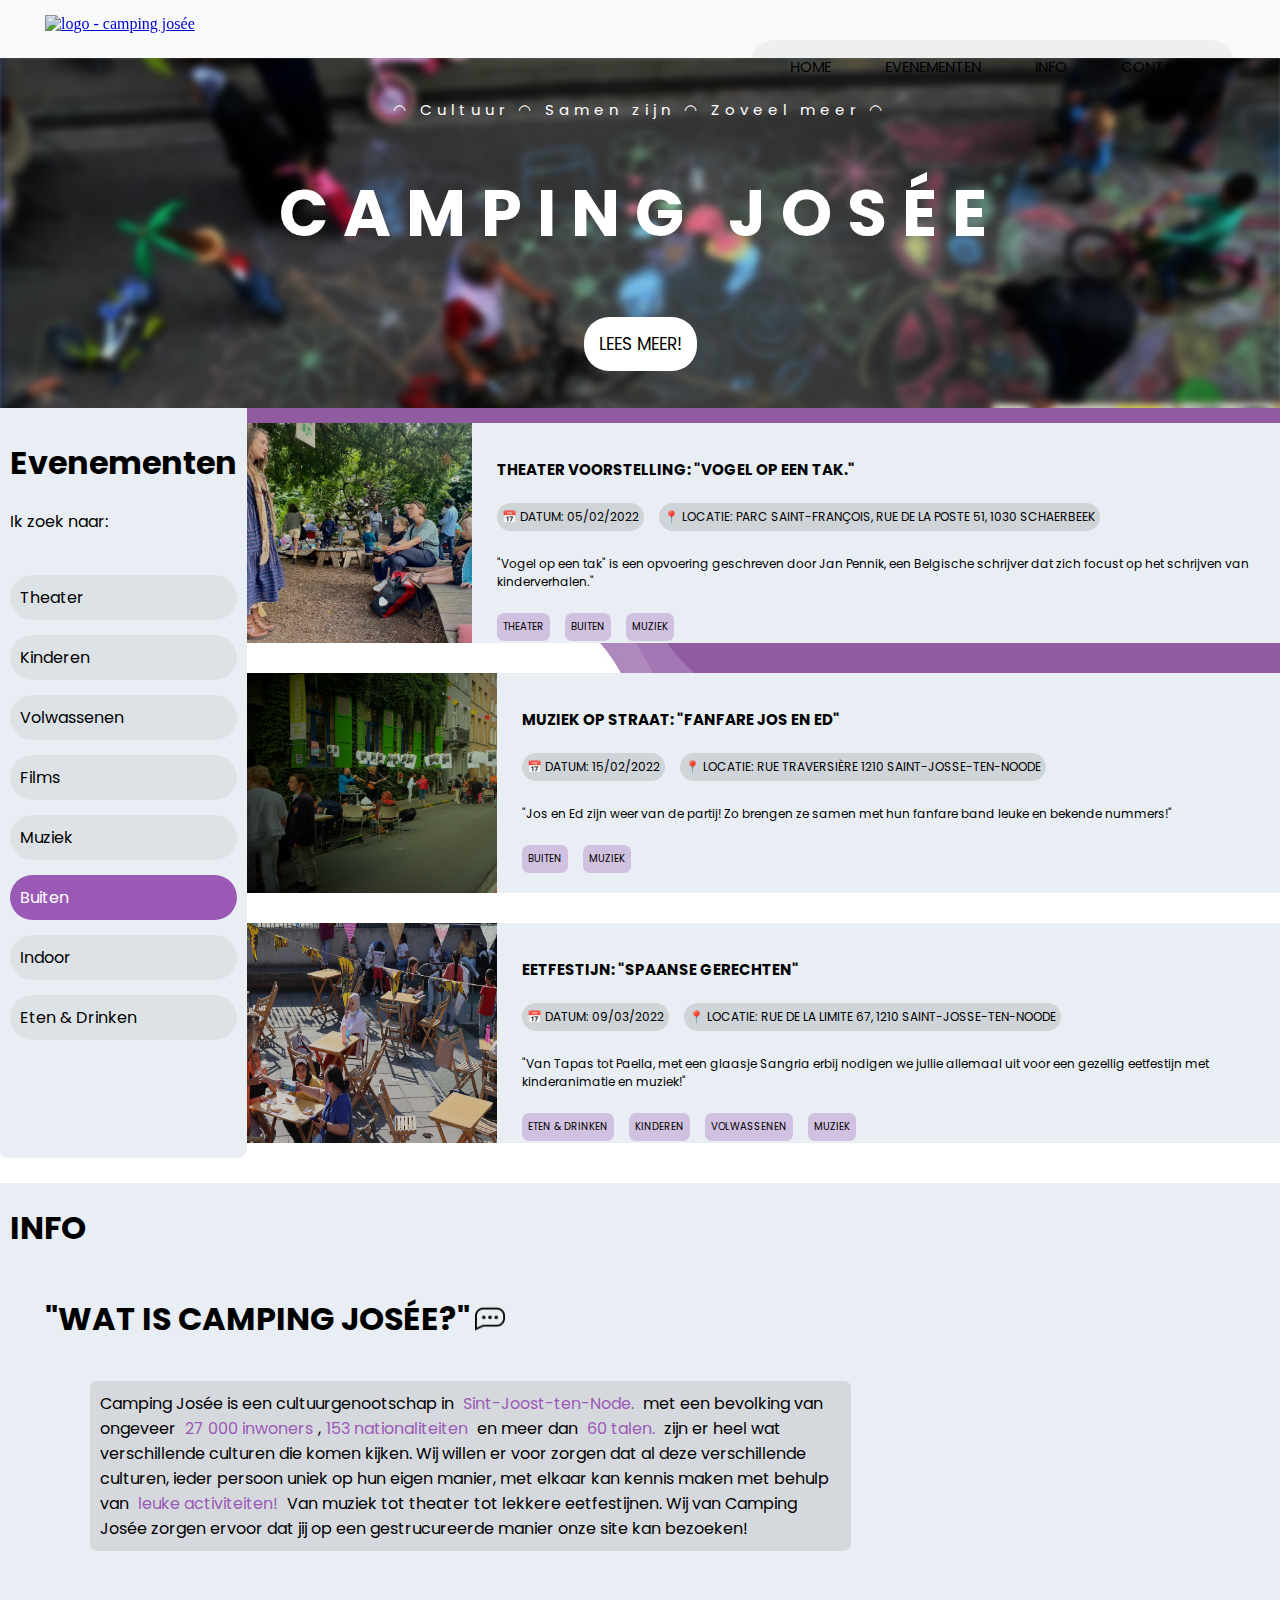
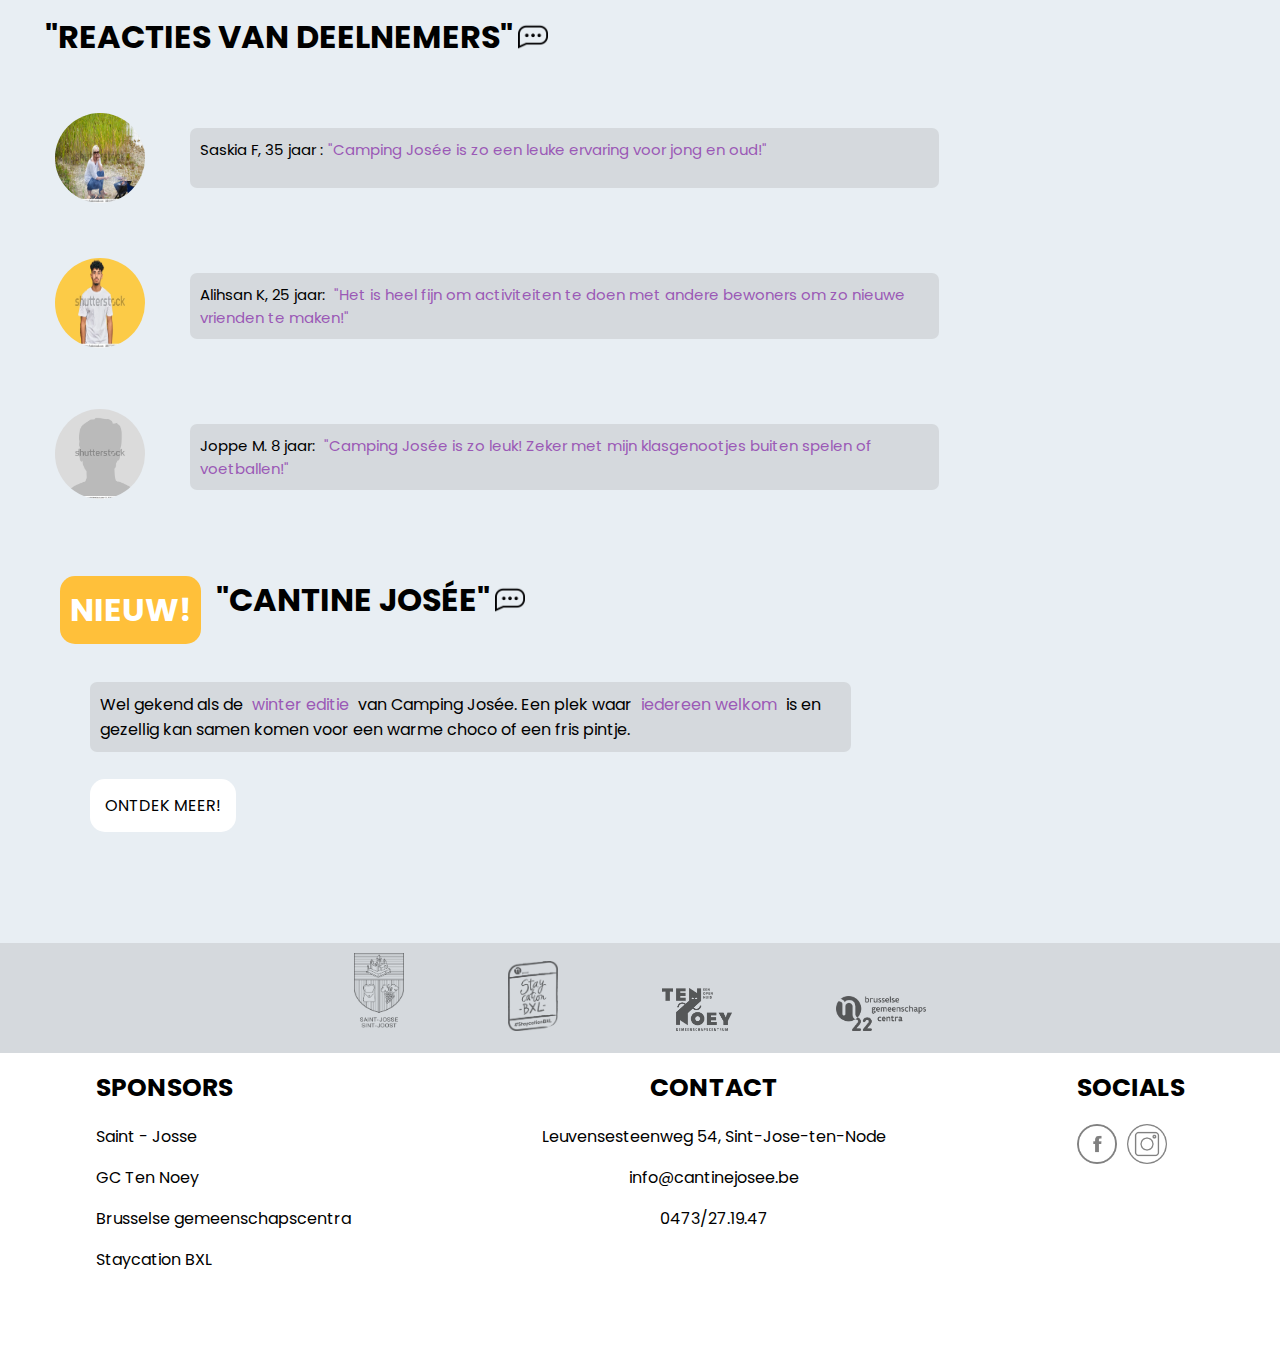
==== buiten.html @ c9c025d7 "PUSH2" ====
<!DOCTYPE html>
<html lang="en">

<head>
    <meta charset="UTF-8">
    <meta http-equiv="X-UA-Compatible" content="IE=edge">
    <meta name="viewport" content="width=device-width, initial-scale=1.0">
    <link rel="stylesheet" href="css/styles.css">
    <script src="scripts/script.js"></script>
    <title>Document</title>
</head>

<body>
    <div class="content_site">
        <div class="topnav">
            <a href="index.html"><img src="images/Logo_Camping_Josee.png" alt="logo - camping josée"></a>
            <div class="topnav_right">
                <a href="#index.html">home</a>
                <a href="#events">evenementen</a>
                <a href="#info">info</a>
                <a href="contact.html">contact</a>
            </div>
        </div>
        <div class="headerimg">
            <div class="headertext">
                <div class="header_spacer"></div>
                <p>◠ Cultuur ◠ Samen zijn ◠ Zoveel meer ◠</p>
                <h1>camping josée</h1>
                <div class="header_spacer"></div>
                <div class="button_header">
                    <a href="#info">lees meer!</a>
                </div>
            </div>
        </div>
        <div id="events"></div>
        <div class="events_area">
            <div class="eventsearch_area">
                <h1>Evenementen</h1>
                <p>Ik zoek naar:</p>
                <div class="header_spacer"></div>
                <div class="search_buttons">
                    <a href="theater.html">Theater</a>
                    <a href="kinderen.html">Kinderen</a>
                    <a href="volwassenen.html">Volwassenen</a>
                    <a href="films.html">Films</a>
                    <a href="muziek.html">Muziek</a>
                    <a href="buiten.html" id="active">Buiten</a>
                    <a href="indoor.html">Indoor</a>
                    <a href="eten.html">Eten & Drinken</a>
                </div>
            </div>
            <div class="card_position">
                <div class="event_card">
                    <img class="imagecard1" src="images/foto 2.jpg" alt="event_theater_buiten">
                    <div class="eventtext">
                        <div class="header_spacer"></div>
                        <h1>Theater voorstelling: "Vogel op een tak."</h1>
                        <div class="data_event">
                            <p>📅 Datum: 05/02/2022</p>
                            <p>📍 Locatie: Parc Saint-François, Rue de la Poste 51, 1030 Schaerbeek</p>
                        </div>
                        <p class="maxpwidth">"Vogel op een tak" is een opvoering geschreven door
                            Jan Pennik, een Belgische schrijver dat zich focust
                            op het schrijven van kinderverhalen."</p>
                        <div class="tags_event">
                            <p>theater</p>
                            <p>buiten</p>
                            <p>muziek</p>
                        </div>
                    </div>
                </div>

                <div class="event_card">
                    <img src="images/foto 8.jpg" alt="event_theater_buiten">
                    <div class="eventtext">
                        <div class="header_spacer"></div>
                        <h1>Muziek op straat: "Fanfare Jos en Ed"</h1>
                        <div class="data_event">
                            <p>📅 Datum: 15/02/2022</p>
                            <p>📍 Locatie:
                                Rue Traversière 1210 Saint-Josse-ten-Noode </p>
                        </div>
                        <p class="maxpwidth">"Jos en Ed zijn weer van de partij!
                            Zo brengen ze samen met hun fanfare band
                            leuke en bekende nummers!"</p>
                        <div class="tags_event">
                            <p>buiten</p>
                            <p>muziek</p>
                        </div>
                    </div>
                </div>

                <div class="event_card">
                    <img src="images/foto 10.jpg" alt="event_theater_buiten">
                    <div class="eventtext">
                        <div class="header_spacer"></div>
                        <h1>Eetfestijn: "Spaanse Gerechten"</h1>
                        <div class="data_event">
                            <p>📅 Datum: 09/03/2022</p>
                            <p>📍 Locatie: Rue de la Limite 67, 1210 Saint-Josse-ten-Noode</p>
                        </div>
                        <p class="maxpwidth">"Van Tapas tot Paella, met een glaasje Sangria erbij nodigen
                            we jullie allemaal uit voor een gezellig eetfestijn met
                            kinderanimatie en muziek!"</p>
                        <div class="tags_event">
                            <p>eten & drinken</p>
                            <p>kinderen</p>
                            <p>volwassenen</p>
                            <p>muziek</p>
                        </div>
                    </div>
                </div>
            </div>
        </div>
        <div class="header_spacer"></div>
        <div id="info"></div>
        <div class="more_area">
            <h1 class="h1_more">Info</h1>
            <div class="more_card">
                <div class="morecard_info">
                    <div class="positioner_morecard">
                        <h1>"Wat is Camping Josée?"</h1>
                        <img src="images/ico/ico_comment.png" alt="comment icon">
                    </div>
                    <p>Camping Josée is een cultuurgenootschap in <a href="">Sint-Joost-ten-Node.</a>
                        met een bevolking van ongeveer <a href="">27 000 inwoners</a>,<a href="">153
                            nationaliteiten</a> en meer dan <a href="">60 talen.</a>
                        zijn er heel wat verschillende culturen die komen kijken.

                        Wij willen er voor zorgen dat al deze verschillende culturen,
                        ieder persoon uniek op hun eigen manier, met elkaar kan kennis
                        maken met behulp van <a href="">leuke activiteiten!</a>

                        Van muziek tot theater tot lekkere eetfestijnen.
                        Wij van Camping Josée zorgen ervoor dat jij op een
                        gestrucureerde manier onze site kan bezoeken!
                    </p>
                </div>
            </div>
            <div class="header_spacer"></div>
            <div class="more_card">
                <div class="morecard_info">
                    <div class="positioner_morecard">
                        <h1>"Reacties van deelnemers"</h1>
                        <img src="images/ico/ico_comment.png" alt="comment icon">
                    </div>
                    <div class="profile_area">
                        <img src="images/stockphoto_acc/02082017-riga-latvia-handsome-female-600w-1614384241.webp"
                            alt="">
                        <p class="profile_comment"> Saskia F, 35 jaar :<a href="">"Camping Josée is zo een leuke
                                ervaring voor jong en oud!"</a></p>
                    </div>
                    <div class="profile_area">
                        <img src="images/stockphoto_acc/young-arab-man-wearing-casual-600w-1897755904.webp" alt="">
                        <p class="profile_comment">Alihsan K, 25 jaar: <a href="">"Het is heel fijn om
                                activiteiten te doen met andere bewoners om zo nieuwe vrienden te maken!"</a>
                        </p>
                    </div>
                    <div class="profile_area">
                        <img src="images/stockphoto_acc/default-avatar-profile-icon-grey-600w-518740741.webp" alt="">
                        <p class="profile_comment">Joppe M. 8 jaar: <a href="">"Camping Josée is zo leuk! Zeker
                                met mijn klasgenootjes buiten spelen of voetballen!"</a></p>
                    </div>
                </div>
            </div>
            <div class="header_spacer"></div>
            <div class="about_cantine">
                <div class="h1_textcantine">
                    <h1 id="new">nieuw!</h1>
                    <h1>"Cantine Josée"</h1>
                    <img src="images/ico/ico_comment.png" alt="comment icon">
                </div>
                <div class="info_cantine">
                    <p>Wel gekend als de <a href="">winter editie</a> van Camping Josée.
                        Een plek waar <a href="">iedereen welkom</a> is en gezellig kan samen komen voor
                        een warme choco of een fris pintje.</p>
                    <div class="header_spacer"></div>
                    <div class="button_cantine">
                        <a href="https://gpatsis.wixsite.com/cantinejosee/about-1" target="_blank">ontdek meer!</a>
                    </div>
                </div>
            </div>
            <div id="last_header" class="header_spacer"></div>
        </div>
        <div class="footer_page">
            <div class="footergray">
                <div class="header_spacer"></div>
                <div class="sponsors">
                    <a href="https://www.sjtn.brussels/nl" target="_blank"><img class="sponmarg" id="spo1"
                            src="images/ico/Sint-Joost-Ten-Node_logo_zwart.png" alt="sponsors"></a>
                    <a href="https://www.brussel.be/staycation-bxl-2021?_ga=2.72698323.1706214478.1643331813-280114804.1643331813"
                        target="_blank"><img class="sponmarg" id="spo2" src="images/ico/StaycationBXL_zwart.png"
                            alt="sponsors"></a>
                    <a href="https://www.tennoey.be/" target="_blank"><img class="sponmarg" id="spo3"
                            src="images/ico/Ten-Noey_logo_zwart.png" alt="sponsors"></a>
                    <a href="https://www.n22.brussels/" target="_blank"><img id="spo4" src="images/ico/N22_zwart.png"
                            alt="sponsors"></a>
                </div>
            </div>
            <div class="footerwhite">
                <div class="spons_pos">
                    <div id="sponsleft" class="spons_card">
                        <h1>sponsors</h1>
                        <p>Saint - Josse</p>
                        <p>GC Ten Noey</p>
                        <p>Brusselse gemeenschapscentra</p>
                        <p>Staycation BXL</p>
                    </div>
                    <div id="sponscenter" class="spons_card">
                        <h1>contact</h1>
                        <p>Leuvensesteenweg 54, Sint-Jose-ten-Node</p>
                        <p>info@cantinejosee.be </p>
                        <p>0473/27.19.47</p>
                    </div>
                    <div class="spons_card">
                        <h1>socials</h1>
                        <div class="imgspons">
                            <img class="imgspmar" src="images/ico/facebook.png" alt="facebook">
                            <img src="images/ico/instagram.png" alt="instagram">
                        </div>
                    </div>
                </div>
            </div>
        </div>
    </div>
</body>

</html>
---- css/styles.css ----
/* IMPORT FONT */

@import url('https://fonts.googleapis.com/css2?family=Poppins:wght@400;500;700&display=swap%27');


/*  */

body {
    margin: 0;

}

.events_area {
    display: flex;
    flex-direction: row;
    background-image: url(../images/background_event3.jpg);
    background-size: cover;

}

.more_area {
    display: flex;
    justify-content: center;
    flex-direction: column;
    background-color: #e8eef3;

}

.h1_more{
    font-family: 'Poppins', sans-serif;
    color: black;
    text-transform: uppercase; 
    text-align: left; 
    margin-left: 10px;

}

.more_card {
    width: 100%;

}

.morecard_info {
    margin-left: 45px;

}

.positioner_morecard {
    display: flex;
    flex-direction: row;

}

.positioner_morecard img {
    width: 30px;
    height: 30px;
    margin-left: 5px;
    margin-top: 30px;

}

.more_card h1 {
    font-family: 'Poppins', sans-serif;
    color: black;
    text-align: left;
    text-transform: uppercase;

}

.more_card p {
    font-family: 'Poppins', sans-serif;
    color: black;
    text-align: left;
    padding: 10px;
    margin-left: 45px;
    width: 60%;
    border-radius: 7px;
    background-color: #d5d9dd;



}

.more_card a {
    text-decoration: none;
    color: #9b59b6;
    border-radius: 15px;
    padding: 5px;
    transition: 200ms;

}

.more_card a:hover {
   text-decoration: underline;
}

.profile_area {
    display: flex;
    flex-direction: row;
    margin-bottom: 15px;
    border-radius: 7px;
    padding: 10px;

}

.profile_area img {
    width: 90px;
    height: 90px;
    margin-top: 20px;
    border-radius: 100%;

}

.profile_comment {
    font-size: 15px;
    margin-top: 35px;

}

.content_site {
    /* min-width: 750px; */
    max-width: 100%;

}

.topnav {
    background-color: rgba(44, 62, 80, 0.03); 
    padding-bottom: 25px;
    width: 100%;

}

.topnav img {
    width: 150px;
    margin-left: 45px;
    margin-top: 15px;
    filter: brightness(90%);
    transition: 200ms ease-in;

}

.topnav img:hover {
    cursor: pointer;
    filter: brightness(100%);
    transform: scale(1.03);

}

.topnav_right {
    margin-top: 40px;
    float: right;
    text-align: right;
    background-color: rgba(44, 62, 80, 0.05);
    padding: 15px;
    border-radius: 25px;
    margin-right: 45px; 
    transition: 200ms ease-out;

}

.topnav_right:hover {
    background-color: rgba(44, 62, 80, 0.25); 

}

.topnav_right a {
    font-family: 'Poppins', sans-serif;
    text-decoration: none;
    text-transform: uppercase;
    font-size: 15px;
    color: black;
    margin-bottom: 0px;
    padding: 10px;
    padding-right: 25px;
    padding-left: 25px;
    border-radius: 25px;
    transition: 200ms ease-in;

}

.topnav_right a:hover {
    color: white;
    background-color: #9b59b6;

}

.header_spacer {
    height: 25px;

}

.headerimg {
    /* Positioning image background */
    width: 100%;
    height: 350px;
    background-image: url(../images/foto\ 4.png);
    background-size: cover;
    margin-top: 0px;
    
}

.headerimg h1 {
    font-family: 'Poppins', sans-serif;
    color: white;
    text-transform: uppercase;
    text-align: center;
    font-size: 65px;
    letter-spacing: 15px;

}

.headerimg p {
    font-family: 'Poppins', sans-serif;
    color: white;    
    text-align: center;
    font-size: 15px;
    letter-spacing: 5px;

}

.button_header {    
    text-align: center;

}

.button_header a {
    font-family: 'Poppins', sans-serif;
    text-decoration: none;
    background-color: white;
    color: black;
    text-transform: uppercase;
    padding: 15px;
    border-radius: 25px;
    font-size: 17px;
    transition: 200ms ease-in;

}

.button_header a:hover {
    color: white;
    background-color: #9b59b6; 
    box-shadow: 0px 0px 26px 6px rgba(0,0,0,0.35);

}

.events_area {
    display: flex;
    flex-direction: row;

}

.search_buttons {
    display: flex;
    flex-direction: column;
    width: auto;

}

.eventsearch_area {
    width: 250px;
    background-color: #e8eef3;
    padding: 10px;
    transition: 200ms ease-in;
    border-radius: 0px 0px 10px 7px;
}

.eventsearch_area:hover {
    background-color: #e9ebed93;

}

.eventsearch_area h1 {
    font-family: 'Poppins', sans-serif;
    color: black;
    

}

.eventsearch_area p {
    font-family: 'Poppins', sans-serif;
    color: black;

}

.eventsearch_area a {
    font-family: 'Poppins', sans-serif;
    text-decoration: none;
    color: black;
    background-color: rgba(131, 131, 131, 0.1);
    padding: 10px;
    margin-bottom: 15px;
    border-radius: 25px;
    transition: 200ms ease-in;

}

.eventsearch_area a:hover {
    background-color: rgba(155, 89, 182, 0.3);
}

#active {
    background-color: #9b59b6;
    color: white;

}

.card_position {
    display: flex;
    flex-direction: column;
    max-width: 100%;
    overflow: hidden;
    margin-left: 30%;

}

.event_card {
    display: flex;
    flex-direction: row;
    overflow: hidden;
    height: 220px;
    margin-top: 15px;
    margin-bottom: 15px;
    border-radius: 7px 0px 0px 7px;
    background-color: #e8eef3;
    transition: 200ms ease-in;

}

.event_card:hover {
    cursor: pointer;
    background-color: #e9ebed93;
    transform: scale(1.03); 

}

.eventtext h1 { 
    font-family: 'Poppins', sans-serif;
    color: black;
    text-transform: uppercase;
    font-size: 15px;


}

.eventtext p {
    font-family: 'Poppins', sans-serif;
    color: black; 
    font-size: 12px;   
    

}

.data_event {
    display: flex;
    flex-direction: row;

}

.data_event p {
    font-size: 12px;
    background-color: rgba(189, 195, 199, 0.6);
    width: 400px;
    padding: 5px;
    border-radius: 25px;
    font-size: 12px;
    width: auto;
    text-transform: uppercase;
    margin-right: 15px;

}

.event_card img {
    width: 250px;
    height: auto;
    border-radius: 7px 0px 0px 7px;
    filter: brightness(80%);
    transition: 200ms ease-in;

}

.event_card img:hover {
    filter: brightness(100%);
    transform: scale(1.1);

}

.eventtext {
    margin-left: 25px;
    margin-right: 15px;

}

.tags_event {
    display: flex;
    flex-direction: row;

}

.tags_event p {
    margin-right: 15px;
    text-transform: uppercase;
    font-size: 10px;
    padding: 6px;
    border-radius: 7px;
    background-color: rgba(155, 89, 182, 0.3);

}


/* MEDIA QUERIES */

@media only screen and ( max-width: 750px) {

    .topnav {
        display: flex;
        justify-content: center;
        flex-direction: column;
    }

    .topnav_right {
        display: flex;
        justify-content: center;
        flex-direction: column;
        background-color: white;
        margin-right: 55px;
        margin-left: 55px;
        margin-top: 5px;
        transition: 0ms;

    }

    .topnav_right a {
        text-align: center;
        transition: 0ms;


    }

    .topnav_right a:hover {
        background-color: #9b59b6;

    }

    .topnav_right:hover {
        background-color: white;

    }

    .topnav img {
        width: 200px;
        display: flex;
        justify-content: center;
        filter: none;
        margin: 0 auto;
        margin-top: 0px;
        filter: brightness(100%);
        transition: 0ms;

    }

    .topnav img:hover {
        transform: scale(1);

    }

    .headerimg h1 {
        font-size: 55px;

    }

    .headerimg p {
        font-size: 10px;

    }

    .button_header a{
        font-size: 15px;
        transition: 0ms;

    }

    .header_spacer {
        height: 10px;
        background-color: rgba(245, 245, 245, 0);

    }

    .eventsearch_area {
        display: flex;
        flex-direction: column;
        width: 100%;

    }

    .search_buttons {
        display: flex;
        justify-content: center;
        flex-direction: row;

    }

    .search_buttons a {
        padding: 5px;
        margin-right: 5px;

    }

    .events_area h1 ,p{
        text-align: center;

    }

    .card_position {
        display: flex;
        justify-content: center;

    }

    .event_card {
        margin-left: 0px;
        height: 250px;
        transition: 0ms;

    }

    .event_card:hover {
        transform: scale(1);

    }

    .event_card img {
        width: 250px;
        height: auto;
        transition: 0ms;

    }

    .event_card img:hover {
        transform: scale(1);
        filter: brightness(80%);

    }

    .events_area {
        display: flex;
        flex-direction: column;
        background-image: url(../images/background_event3.jpg);
        background-size: cover;

    }

}

@media only screen and (max-width: 1600px){
    .card_position {
        display: flex;
        flex-direction: column;
        max-width: 100%;
        overflow: hidden;
        margin-left: 5%;
    }
}

@media only screen and (max-width: 1300px){
    .card_position {
        display: flex;
        flex-direction: column;
        max-width: 100%;
        overflow: hidden;
        margin-left: 0%;
    }

    .event_card{
        border-radius: 0px 0px 0px 0px;      
    }

    .event_card img{
        border-radius: 0px 0px 0px 0px;
    }

}






@media only screen and (max-width: 1075px){
    .card_position p{
        font-size: 9px;
    }
    
}

@media only screen and (max-width: 900px){
    .card_position p{
        font-size: 7px;
    }

    .search_buttons{
        font-size: 7px;
    }

    .eventtext p{
        max-width: 220px;
    }
}

@media only screen and (max-width: 517px){
    
    .search_buttons{
        font-size: 5px;
    }

    

    .event_card img{
        width: 150px;
        height: 150px;
    }

}

@media only screen and (max-width: 400px){
    .card_position p{
        font-size: 4px;
    }
    
    .event_card{
        width: 375px;
        height: 150px;
        border-radius: 0px;
    }
}





@media only screen and (min-width: 3000px){
    .eventsearch_area{
        height: 1000px;
    }
    
}

.about_cantine {
    margin-left: 45px;

}

.h1_textcantine {
    display: flex;
    flex-direction: row;

}
.h1_textcantine #new {
    background-color: #ffc03a;
    color: white;
    padding: 10px;
    border-radius: 15px;

}

.about_cantine h1 {
    font-family: 'Poppins', sans-serif;
    color: black;
    text-transform: uppercase; 
    text-align: left;
    margin-left: 15px;

}

.about_cantine img {
    width: 30px;
    height: 30px;
    margin-left: 5px;
    margin-top: 30px;

}

.info_cantine p {
    font-family: 'Poppins', sans-serif;
    color: black;
    padding: 10px;
    margin-left: 45px;
    border-radius: 7px;
    background-color: #d5d9dd;
    width: 60%;

}

.info_cantine a {
    text-decoration: none;
    color: #9b59b6;
    border-radius: 15px;
    padding: 5px;
    transition: 200ms; 

}

.info_cantine a:hover {
    text-decoration: underline;

}

.button_cantine {
    text-align: left;
    margin-left: 45px;

}

.button_cantine a {
    font-family: 'Poppins', sans-serif;
    color: black;
    text-decoration: none;
    text-transform: uppercase;
    padding: 15px;
    background-color: white;
    transition: 200ms ease-in;

}

.button_cantine a:hover {
    text-decoration: none;
    color: white;
    background-color: #9b59b6;

}

#last_header {
    margin-bottom: 100px;

}

.footer_page {
    display: flex;
    flex-direction: column;

}

.footergray {
    background-color: #d5d9dd;
    width: 100%;
    height: 100px;
    padding-bottom: 10px;
    display: flex;
    flex-direction: row;
    justify-content: center;

}

.sponmarg {
    margin-right: 100px;

}

.sponsors a {
    filter: opacity(60%);
    transition: 200ms ease-in;

}

.sponsors a:hover {
    filter: opacity(100%);

}

#spo1 {
    width: 50px;
    margin-top: 10px;

}

#spo2 {
    width: 50px;

}

#spo3 {
    width: 70px;

}

#spo4 {
    width: 90px;

}

.footerwhite {
    background-color: white;
    width: 100%;
    height: 300px;

}

.spons_pos {
    display: flex;
    justify-content: space-around;

}

.spons_card h1 {
    font-family: 'Poppins', sans-serif;
    color: black;
    text-transform: uppercase;
    font-size: 25px;

}

.spons_card p {
    font-family: 'Poppins', sans-serif;
    color: black;
    text-transform: none

}

.imgspons {
    display: flex;
    flex-direction: row;
    justify-content: left;

}

.imgspons img {
    width: 40px;
    filter: opacity(50%);
    transition: 200ms ease-in;

}

.imgspons img:hover {
    cursor: pointer;
    filter: opacity(100%);

}

.imgspmar {
    margin-right: 10px;

}

#sponscenter {
    text-align: center;
}

#sponsleft {
    text-align: left;

}

.h1_textcantine #new {
    background-color: #ffc03a;
    color: white;
    padding: 10px;
    border-radius: 15px;
    animation: infinite newlogo 1s ease-in-out;

}

/* ANIMATION */

@keyframes newlogo {
    0% {
       background-color: #ffc03a;
       transform: scale(1); 
    }
    50% {
        background-color: #ffd885;
        transform: scale(1.02);

    }
    100% {
        transform: scale(1);

    }
}

/*  */


@media only screen and (max-width: 750px){
    .sponmarg{
        margin-right:10px;
    }

    .footerwhite p{
        font-size: 5px;
    }

    .footerwhite h1{
        font-size: 10px;
    }


}
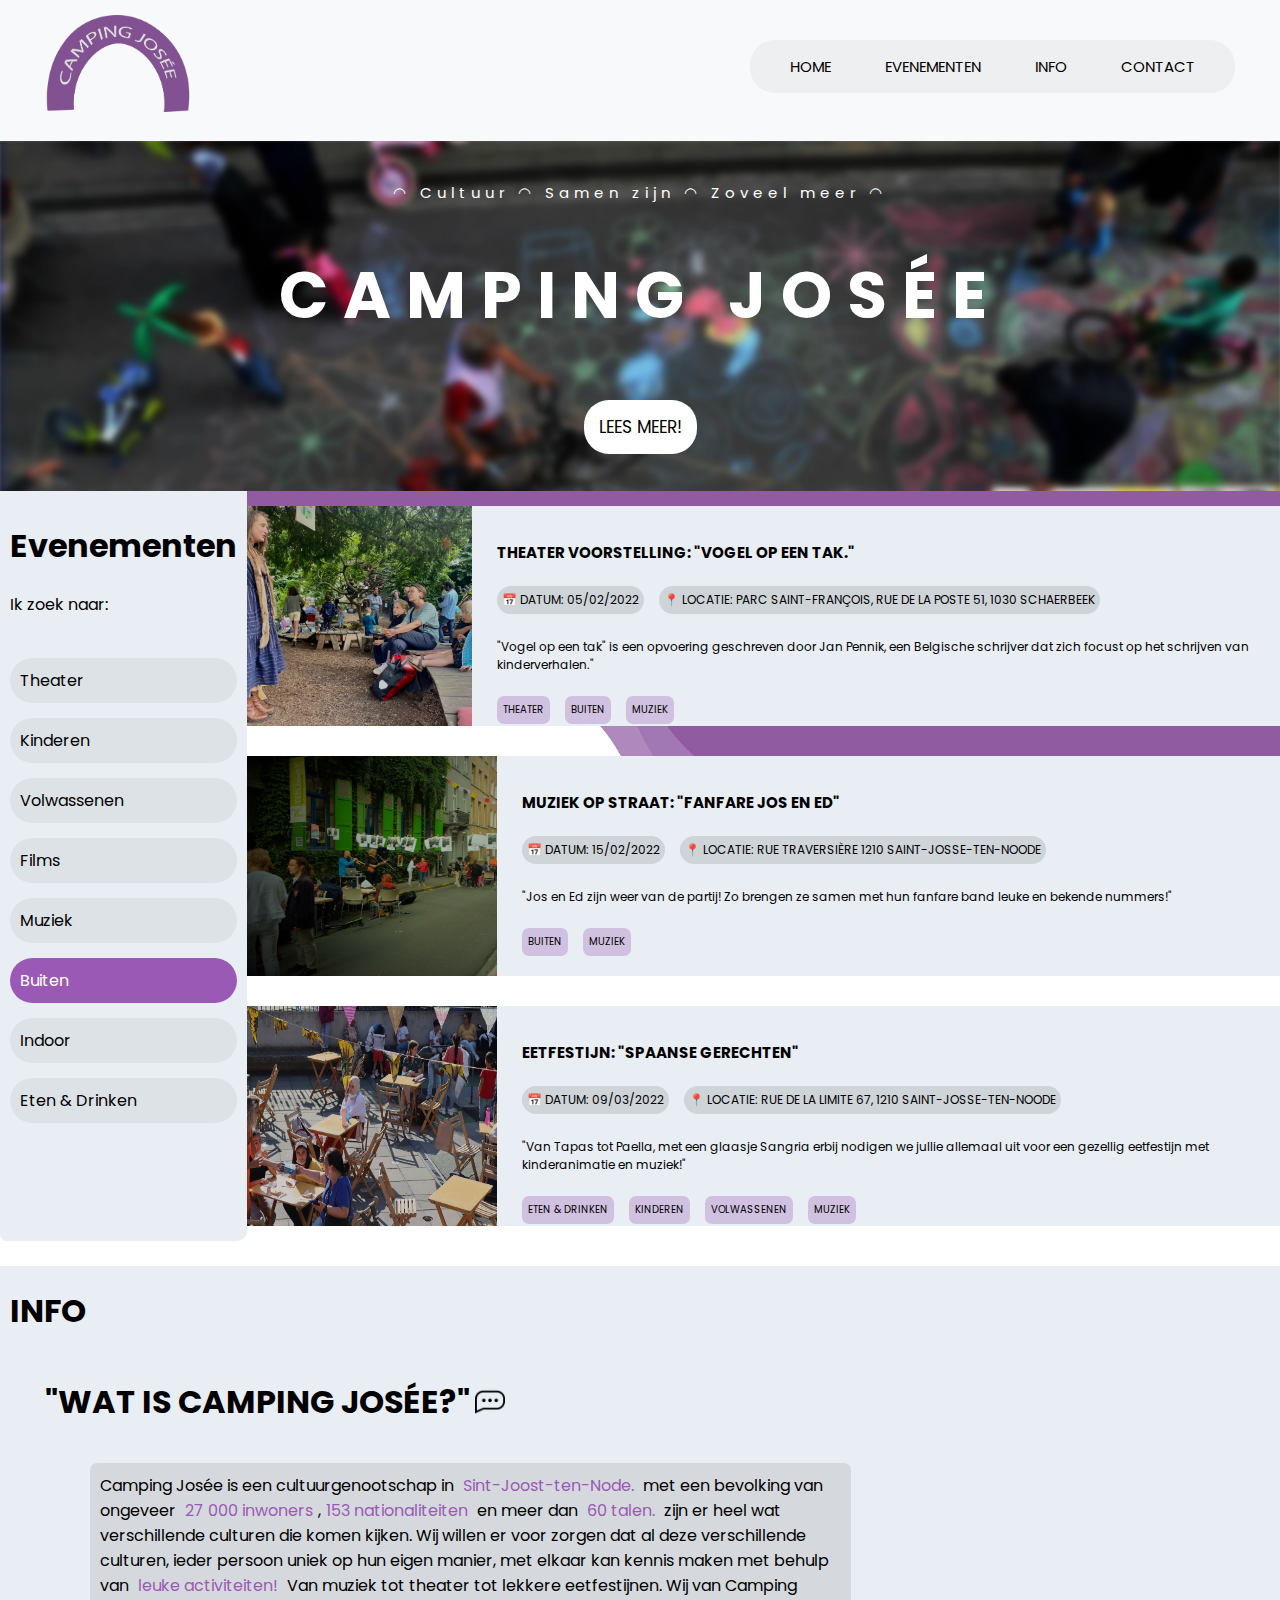
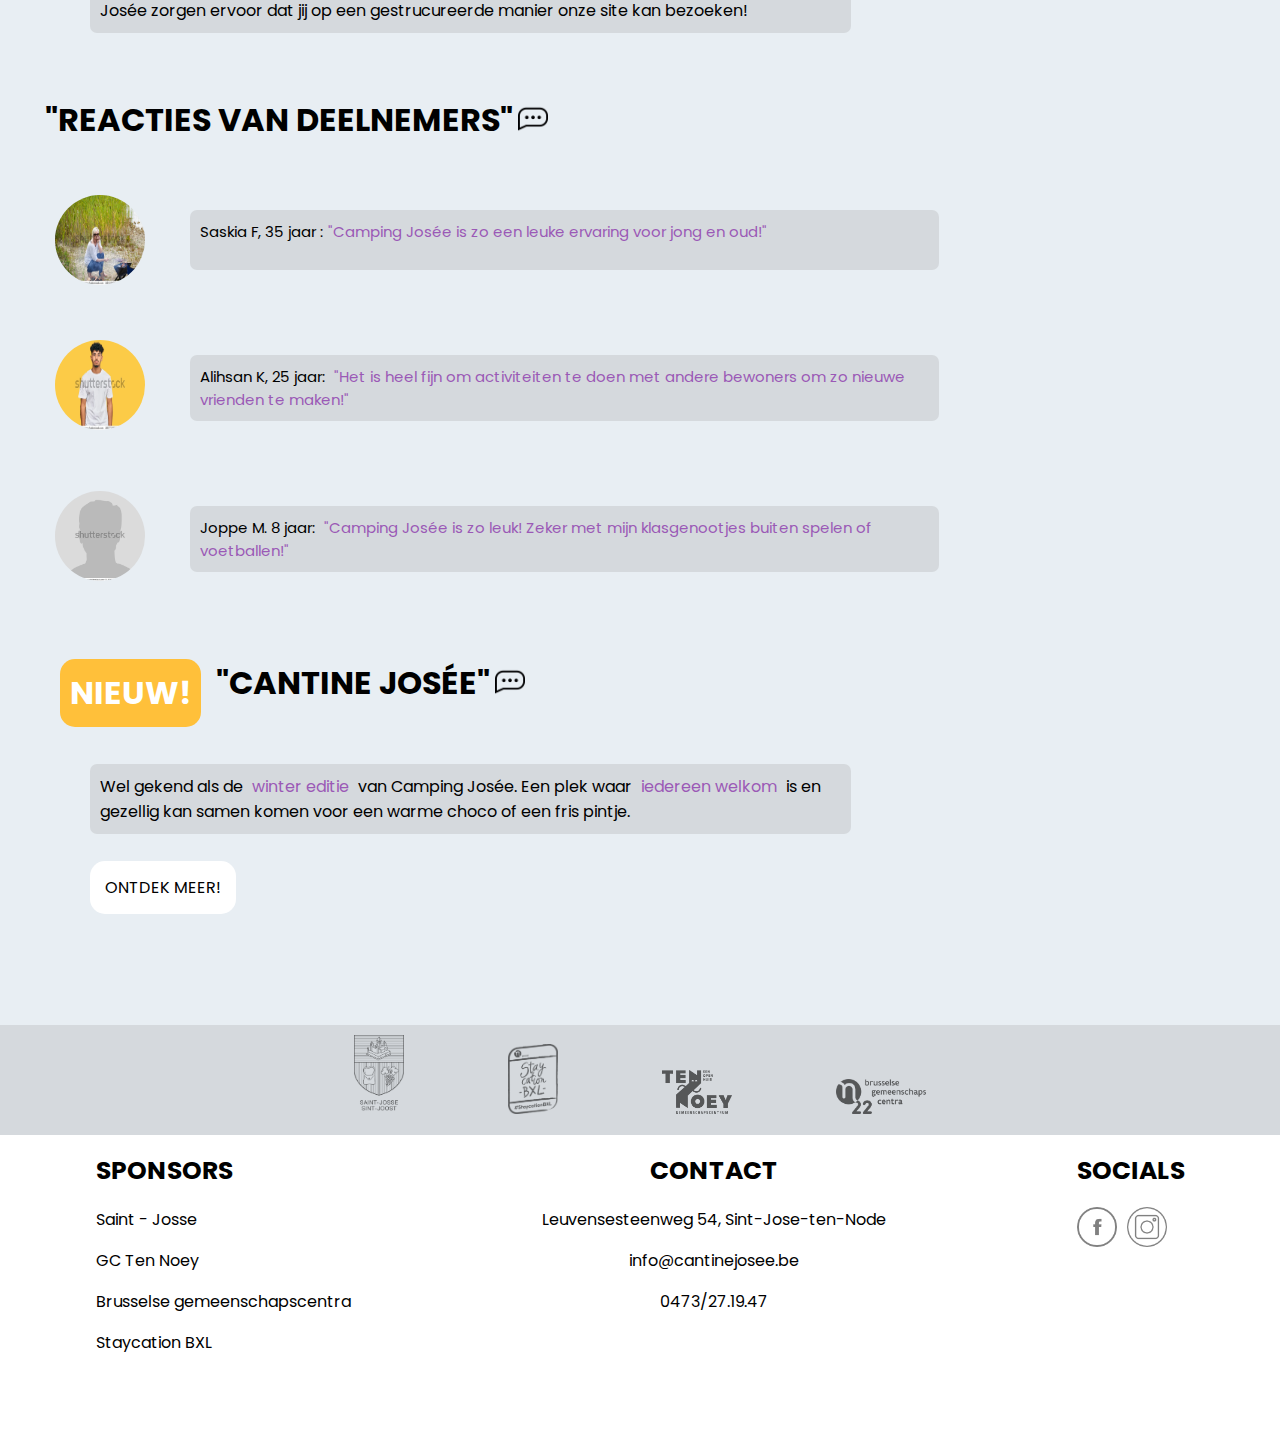
==== commit 4a67a8cb: "PUSH3" ====
--- a/buiten.html
+++ b/buiten.html
@@ -13,7 +13,7 @@
 <body>
     <div class="content_site">
         <div class="topnav">
-            <a href="index.html"><img src="images/Logo_Camping_Josee.png" alt="logo - camping josée"></a>
+            <a href="index.html"><img src="images/logo_camping_josee.png" alt="logo - camping josée"></a>
             <div class="topnav_right">
                 <a href="#index.html">home</a>
                 <a href="#events">evenementen</a>
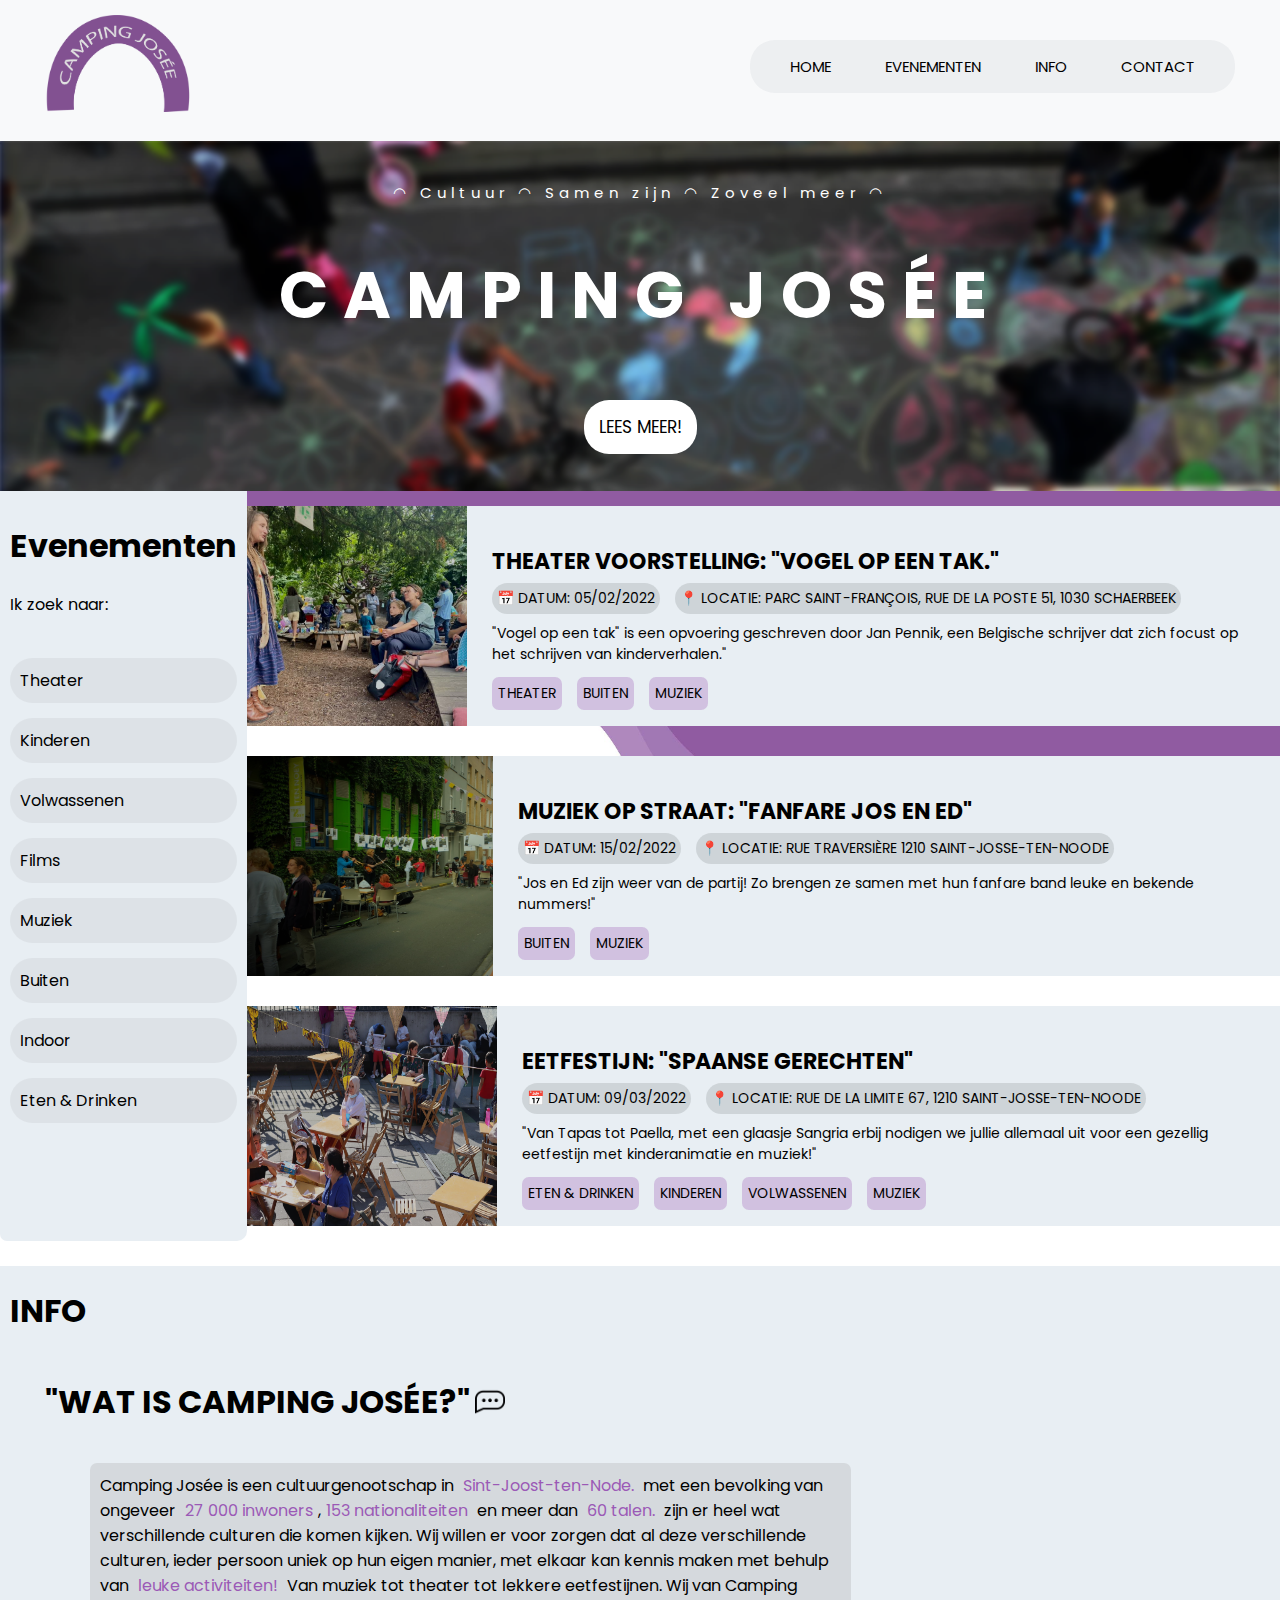
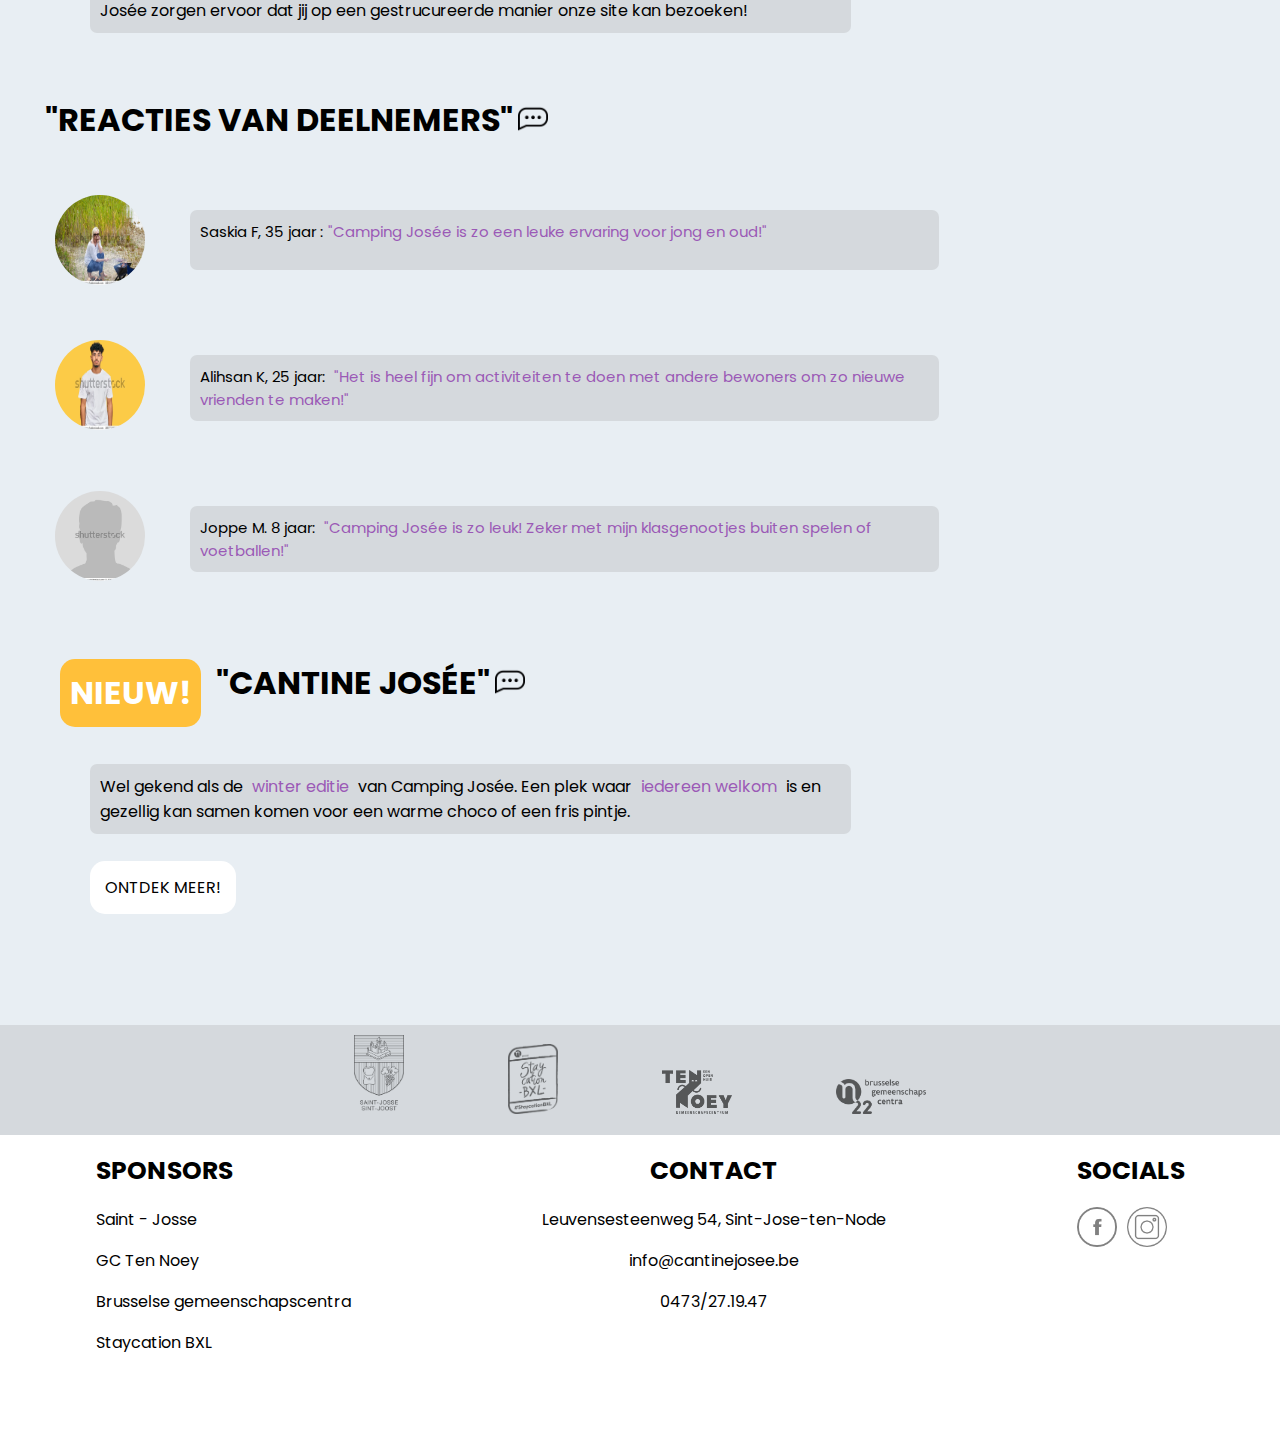
==== commit e5457c1c: "Push" ====
--- a/buiten.html
+++ b/buiten.html
@@ -15,7 +15,7 @@
         <div class="topnav">
             <a href="index.html"><img src="images/logo_camping_josee.png" alt="logo - camping josée"></a>
             <div class="topnav_right">
-                <a href="#index.html">home</a>
+                <a href="index.html">home</a>
                 <a href="#events">evenementen</a>
                 <a href="#info">info</a>
                 <a href="contact.html">contact</a>
@@ -39,14 +39,17 @@
                 <p>Ik zoek naar:</p>
                 <div class="header_spacer"></div>
                 <div class="search_buttons">
-                    <a href="theater.html">Theater</a>
-                    <a href="kinderen.html">Kinderen</a>
-                    <a href="volwassenen.html">Volwassenen</a>
-                    <a href="films.html">Films</a>
-                    <a href="muziek.html">Muziek</a>
-                    <a href="buiten.html" id="active">Buiten</a>
-                    <a href="indoor.html">Indoor</a>
-                    <a href="eten.html">Eten & Drinken</a>
+                    <div class="buttons_scroll">
+                        <a href="theater.html#events">Theater</a>
+                        <a href="kinderen.html#events">Kinderen</a>
+                        <a href="volwassenen.html#events">Volwassenen</a>
+                        <a href="films.html#events">Films</a>
+                        <a href="muziek.html#events">Muziek</a>
+                        <a href="buiten.html#events">Buiten</a>
+                        <a href="indoor.html#events">Indoor</a>
+                        <a href="eten.html#events">Eten & Drinken</a>
+                        <div class="header_spacer"></div>
+                    </div>
                 </div>
             </div>
             <div class="card_position">
--- a/css/styles.css
+++ b/css/styles.css
@@ -26,11 +26,11 @@
 
 }
 
-.h1_more{
-    font-family: 'Poppins', sans-serif;
-    color: black;
-    text-transform: uppercase; 
-    text-align: left; 
+.h1_more {
+    font-family: 'Poppins', sans-serif;
+    color: black;
+    text-transform: uppercase;
+    text-align: left;
     margin-left: 10px;
 
 }
@@ -91,7 +91,7 @@
 }
 
 .more_card a:hover {
-   text-decoration: underline;
+    text-decoration: underline;
 }
 
 .profile_area {
@@ -124,7 +124,7 @@
 }
 
 .topnav {
-    background-color: rgba(44, 62, 80, 0.03); 
+    background-color: rgba(44, 62, 80, 0.03);
     padding-bottom: 25px;
     width: 100%;
 
@@ -153,13 +153,12 @@
     background-color: rgba(44, 62, 80, 0.05);
     padding: 15px;
     border-radius: 25px;
-    margin-right: 45px; 
+    margin-right: 45px;
     transition: 200ms ease-out;
-
 }
 
 .topnav_right:hover {
-    background-color: rgba(44, 62, 80, 0.25); 
+    background-color: rgba(44, 62, 80, 0.25);
 
 }
 
@@ -196,7 +195,7 @@
     background-image: url(../images/foto\ 4.png);
     background-size: cover;
     margin-top: 0px;
-    
+
 }
 
 .headerimg h1 {
@@ -211,14 +210,14 @@
 
 .headerimg p {
     font-family: 'Poppins', sans-serif;
-    color: white;    
+    color: white;
     text-align: center;
     font-size: 15px;
     letter-spacing: 5px;
 
 }
 
-.button_header {    
+.button_header {
     text-align: center;
 
 }
@@ -238,8 +237,8 @@
 
 .button_header a:hover {
     color: white;
-    background-color: #9b59b6; 
-    box-shadow: 0px 0px 26px 6px rgba(0,0,0,0.35);
+    background-color: #9b59b6;
+    box-shadow: 0px 0px 26px 6px rgba(0, 0, 0, 0.35);
 
 }
 
@@ -272,7 +271,7 @@
 .eventsearch_area h1 {
     font-family: 'Poppins', sans-serif;
     color: black;
-    
+
 
 }
 
@@ -329,24 +328,24 @@
 .event_card:hover {
     cursor: pointer;
     background-color: #e9ebed93;
-    transform: scale(1.03); 
-
-}
-
-.eventtext h1 { 
-    font-family: 'Poppins', sans-serif;
-    color: black;
-    text-transform: uppercase;
-    font-size: 15px;
+    transform: scale(1.03);
+
+}
+
+.eventtext h1 {
+    font-family: 'Poppins', sans-serif;
+    color: black;
+    text-transform: uppercase;
+    font-size: 22px;
 
 
 }
 
 .eventtext p {
     font-family: 'Poppins', sans-serif;
-    color: black; 
-    font-size: 12px;   
-    
+    color: black;
+    font-size: 17px;
+    margin-top: -5px;
 
 }
 
@@ -362,10 +361,11 @@
     width: 400px;
     padding: 5px;
     border-radius: 25px;
-    font-size: 12px;
+    font-size: 15px;
     width: auto;
     text-transform: uppercase;
     margin-right: 15px;
+    margin-top: -10px;
 
 }
 
@@ -399,17 +399,18 @@
 .tags_event p {
     margin-right: 15px;
     text-transform: uppercase;
-    font-size: 10px;
+    font-size: 15px;
     padding: 6px;
     border-radius: 7px;
     background-color: rgba(155, 89, 182, 0.3);
+    margin-top: -10px;
 
 }
 
 
 /* MEDIA QUERIES */
 
-@media only screen and ( max-width: 750px) {
+@media only screen and (max-width: 750px) {
 
     .topnav {
         display: flex;
@@ -473,7 +474,7 @@
 
     }
 
-    .button_header a{
+    .button_header a {
         font-size: 15px;
         transition: 0ms;
 
@@ -505,7 +506,8 @@
 
     }
 
-    .events_area h1 ,p{
+    .events_area h1,
+    p {
         text-align: center;
 
     }
@@ -551,7 +553,7 @@
 
 }
 
-@media only screen and (max-width: 1600px){
+@media only screen and (max-width: 1600px) {
     .card_position {
         display: flex;
         flex-direction: column;
@@ -561,7 +563,7 @@
     }
 }
 
-@media only screen and (max-width: 1300px){
+@media only screen and (max-width: 1300px) {
     .card_position {
         display: flex;
         flex-direction: column;
@@ -570,78 +572,152 @@
         margin-left: 0%;
     }
 
-    .event_card{
-        border-radius: 0px 0px 0px 0px;      
-    }
-
-    .event_card img{
+    .event_card {
         border-radius: 0px 0px 0px 0px;
     }
 
-}
-
-
-
-
-
-
-@media only screen and (max-width: 1075px){
-    .card_position p{
+    .event_card img {
+        border-radius: 0px 0px 0px 0px;
+    }
+
+    .event_card p {
+        font-size: 14px;
+    }
+
+    .tags_event p {
+        margin-top: -2px;
+    }
+
+}
+
+@media screen and (max-width: 1720) {}
+
+@media only screen and (max-width: 1050px) {
+
+    .event_card p {
+        font-size: 17px;
+    }
+
+}
+
+@media only screen and (max-width: 930px) {
+    .event_card p {
+        font-size: 17px;
+    }
+
+    .event_card h1 {
+        font-size: 20px;
+    }
+
+    .tags_event p {
+        margin-top: 7px;
+    }
+}
+
+
+
+
+
+@media only screen and (max-width: 1075px) {
+    .card_position p {
         font-size: 9px;
     }
-    
-}
-
-@media only screen and (max-width: 900px){
-    .card_position p{
+
+}
+
+@media only screen and (max-width: 900px) {
+    .card_position p {
         font-size: 7px;
     }
 
-    .search_buttons{
+    .search_buttons {
         font-size: 7px;
     }
 
-    .eventtext p{
+    .eventtext p {
         max-width: 220px;
     }
 }
 
-@media only screen and (max-width: 517px){
-    
-    .search_buttons{
+@media only screen and (max-width: 517px) {
+
+    .search_buttons {
         font-size: 5px;
     }
 
-    
-
-    .event_card img{
+
+
+    .event_card img {
         width: 150px;
         height: 150px;
     }
 
 }
 
-@media only screen and (max-width: 400px){
-    .card_position p{
+
+
+
+
+
+.buttons_scroll {
+    display: flex;
+    flex-direction: column;
+}
+
+
+
+
+
+
+@media only screen and (max-width: 400px) {
+
+    .card_position p {
         font-size: 4px;
     }
-    
-    .event_card{
+
+    .event_card {
         width: 375px;
         height: 150px;
         border-radius: 0px;
     }
-}
-
-
-
-
-
-@media only screen and (min-width: 3000px){
-    .eventsearch_area{
+
+    .search_buttons {
+        display: flex;
+        overflow: hidden;
+
+    }
+
+    .buttons_scroll {
+        display: flex;
+        overflow-y: hidden;
+        overflow-x: scroll;
+
+    }
+
+    .search_buttons a {
+        display: flex;
+        justify-content: center;
+        text-align: center;
+        text-transform: uppercase;
+        max-height: 50px;
+        font-size: 20px;
+        padding: 15px;
+        margin-left: 10px;
+        margin-right: 10px;
+    }
+
+}
+
+
+
+
+
+
+@media only screen and (min-width: 3000px) {
+    .eventsearch_area {
         height: 1000px;
     }
-    
+
 }
 
 .about_cantine {
@@ -654,6 +730,7 @@
     flex-direction: row;
 
 }
+
 .h1_textcantine #new {
     background-color: #ffc03a;
     color: white;
@@ -665,7 +742,7 @@
 .about_cantine h1 {
     font-family: 'Poppins', sans-serif;
     color: black;
-    text-transform: uppercase; 
+    text-transform: uppercase;
     text-align: left;
     margin-left: 15px;
 
@@ -695,7 +772,7 @@
     color: #9b59b6;
     border-radius: 15px;
     padding: 5px;
-    transition: 200ms; 
+    transition: 200ms;
 
 }
 
@@ -812,7 +889,6 @@
     font-family: 'Poppins', sans-serif;
     color: black;
     text-transform: none
-
 }
 
 .imgspons {
@@ -862,14 +938,16 @@
 
 @keyframes newlogo {
     0% {
-       background-color: #ffc03a;
-       transform: scale(1); 
-    }
+        background-color: #ffc03a;
+        transform: scale(1);
+    }
+
     50% {
         background-color: #ffd885;
         transform: scale(1.02);
 
     }
+
     100% {
         transform: scale(1);
 
@@ -879,18 +957,28 @@
 /*  */
 
 
-@media only screen and (max-width: 750px){
-    .sponmarg{
-        margin-right:10px;
-    }
-
-    .footerwhite p{
+@media only screen and (max-width: 750px) {
+    .sponmarg {
+        margin-right: 10px;
+    }
+
+    .footerwhite p {
         font-size: 5px;
     }
 
-    .footerwhite h1{
+    .footerwhite h1 {
         font-size: 10px;
     }
 
+    .eventsearch_area {
+        padding: 0px;
+    }
+}
+
+@media only screen and (max-width: 400px) {
+    .h1_textcantine h1 {
+        font-size: 20px;
+    }
+
 
 }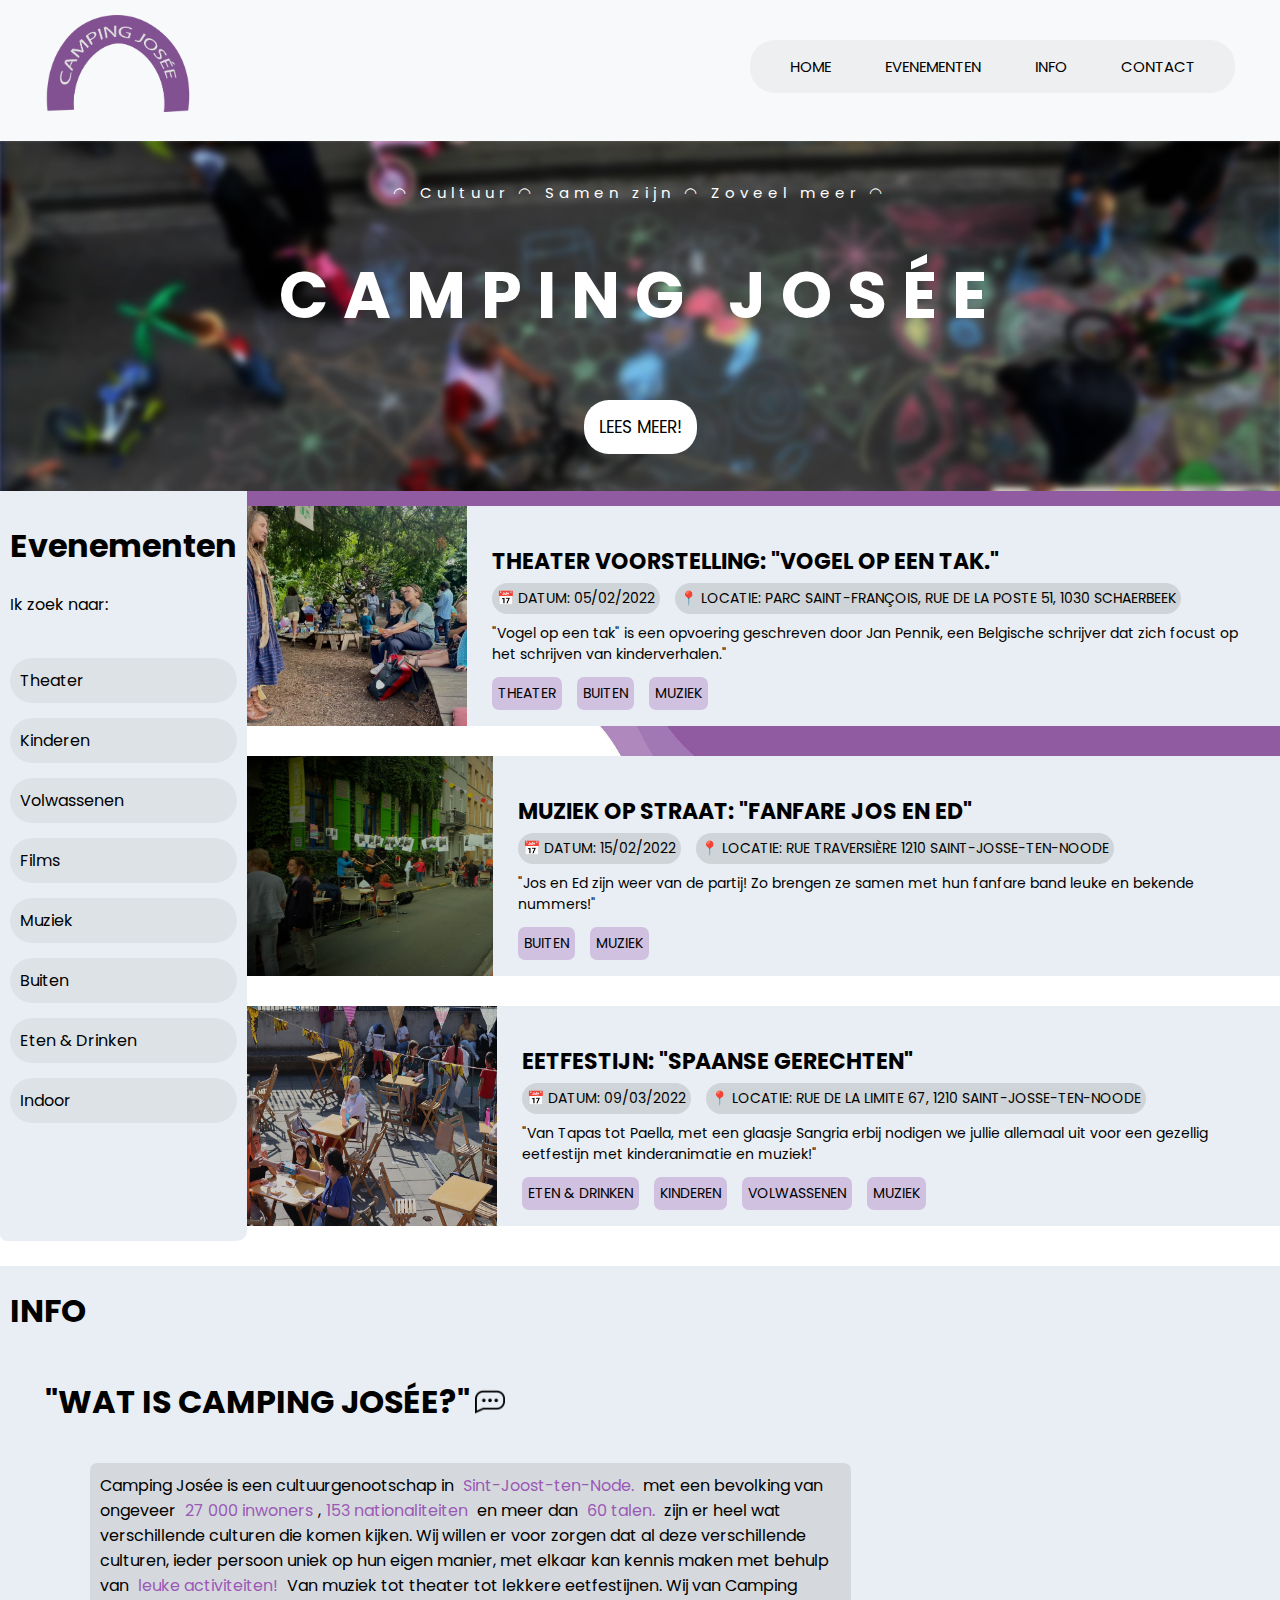
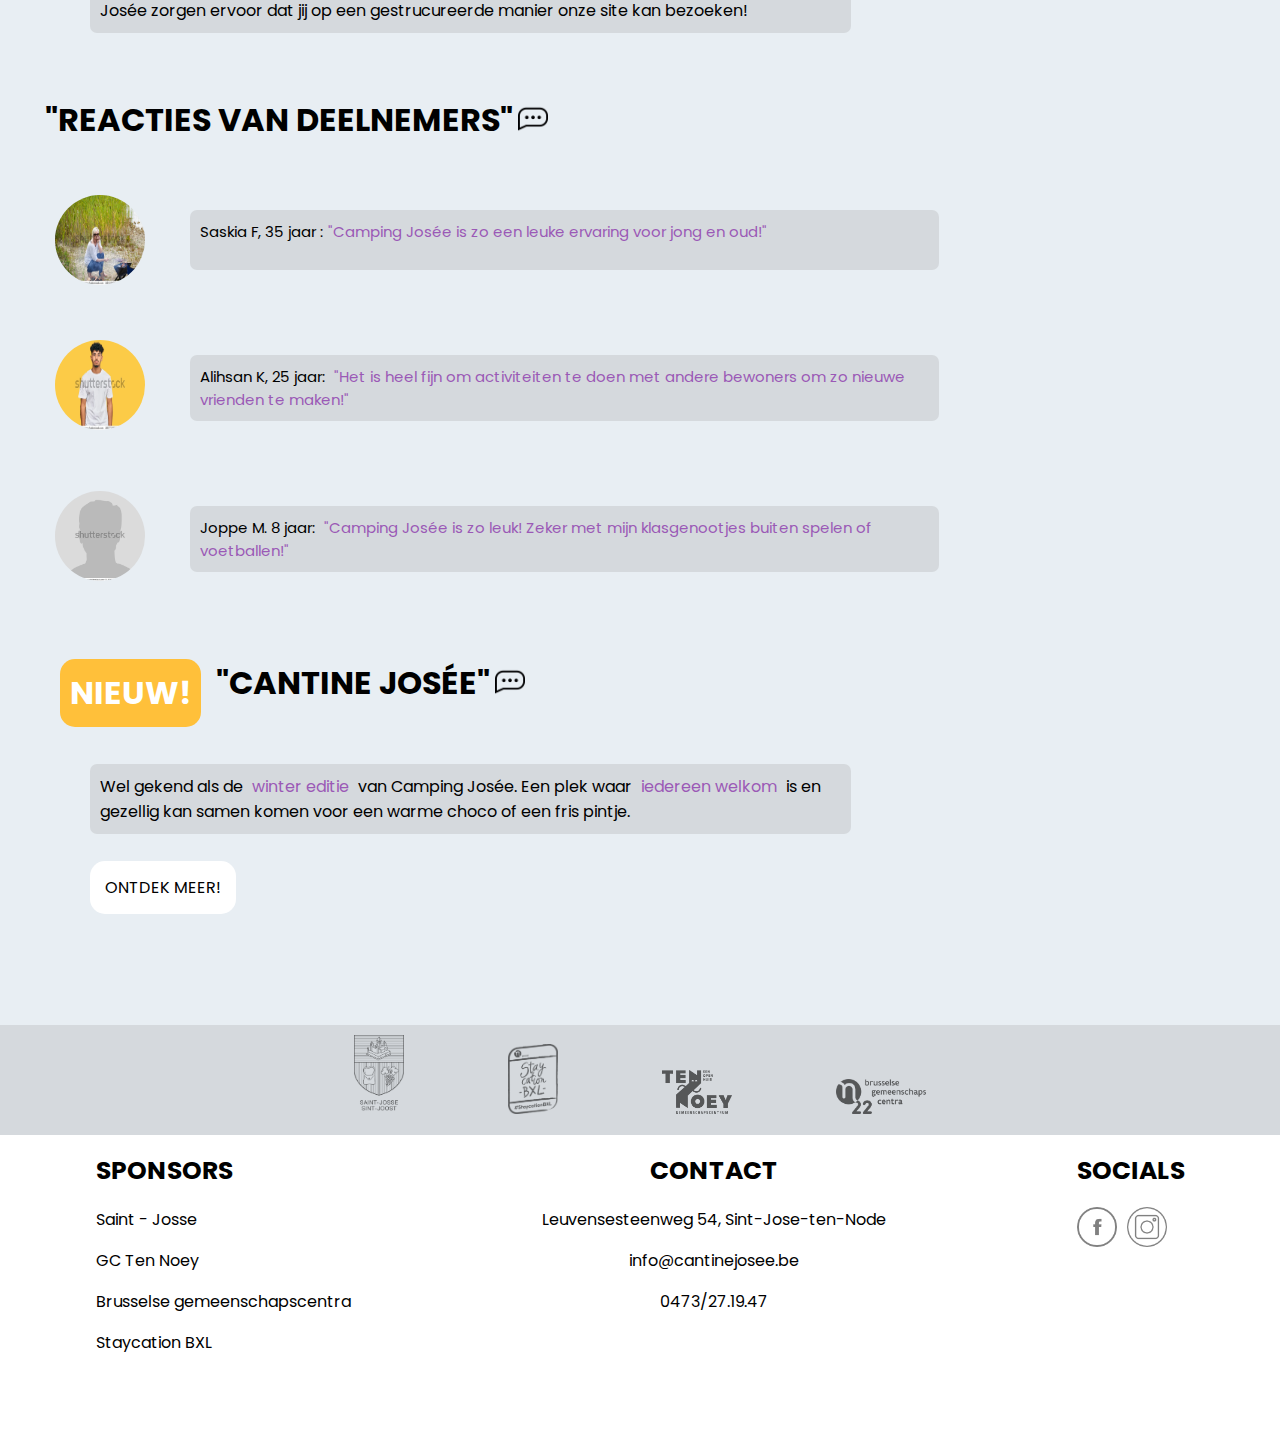
==== commit 09365c36: "PUSH1" ====
--- a/buiten.html
+++ b/buiten.html
@@ -46,8 +46,8 @@
                         <a href="films.html#events">Films</a>
                         <a href="muziek.html#events">Muziek</a>
                         <a href="buiten.html#events">Buiten</a>
+                        <a href="eten.html#events">Eten & Drinken</a>
                         <a href="indoor.html#events">Indoor</a>
-                        <a href="eten.html#events">Eten & Drinken</a>
                         <div class="header_spacer"></div>
                     </div>
                 </div>
--- a/css/styles.css
+++ b/css/styles.css
@@ -76,8 +76,6 @@
     width: 60%;
     border-radius: 7px;
     background-color: #d5d9dd;
-
-
 
 }
 
@@ -410,149 +408,6 @@
 
 /* MEDIA QUERIES */
 
-@media only screen and (max-width: 750px) {
-
-    .topnav {
-        display: flex;
-        justify-content: center;
-        flex-direction: column;
-    }
-
-    .topnav_right {
-        display: flex;
-        justify-content: center;
-        flex-direction: column;
-        background-color: white;
-        margin-right: 55px;
-        margin-left: 55px;
-        margin-top: 5px;
-        transition: 0ms;
-
-    }
-
-    .topnav_right a {
-        text-align: center;
-        transition: 0ms;
-
-
-    }
-
-    .topnav_right a:hover {
-        background-color: #9b59b6;
-
-    }
-
-    .topnav_right:hover {
-        background-color: white;
-
-    }
-
-    .topnav img {
-        width: 200px;
-        display: flex;
-        justify-content: center;
-        filter: none;
-        margin: 0 auto;
-        margin-top: 0px;
-        filter: brightness(100%);
-        transition: 0ms;
-
-    }
-
-    .topnav img:hover {
-        transform: scale(1);
-
-    }
-
-    .headerimg h1 {
-        font-size: 55px;
-
-    }
-
-    .headerimg p {
-        font-size: 10px;
-
-    }
-
-    .button_header a {
-        font-size: 15px;
-        transition: 0ms;
-
-    }
-
-    .header_spacer {
-        height: 10px;
-        background-color: rgba(245, 245, 245, 0);
-
-    }
-
-    .eventsearch_area {
-        display: flex;
-        flex-direction: column;
-        width: 100%;
-
-    }
-
-    .search_buttons {
-        display: flex;
-        justify-content: center;
-        flex-direction: row;
-
-    }
-
-    .search_buttons a {
-        padding: 5px;
-        margin-right: 5px;
-
-    }
-
-    .events_area h1,
-    p {
-        text-align: center;
-
-    }
-
-    .card_position {
-        display: flex;
-        justify-content: center;
-
-    }
-
-    .event_card {
-        margin-left: 0px;
-        height: 250px;
-        transition: 0ms;
-
-    }
-
-    .event_card:hover {
-        transform: scale(1);
-
-    }
-
-    .event_card img {
-        width: 250px;
-        height: auto;
-        transition: 0ms;
-
-    }
-
-    .event_card img:hover {
-        transform: scale(1);
-        filter: brightness(80%);
-
-    }
-
-    .events_area {
-        display: flex;
-        flex-direction: column;
-        background-image: url(../images/background_event3.jpg);
-        background-size: cover;
-
-    }
-
-}
-
 @media only screen and (max-width: 1600px) {
     .card_position {
         display: flex;
@@ -590,7 +445,6 @@
 
 }
 
-@media screen and (max-width: 1720) {}
 
 @media only screen and (max-width: 1050px) {
 
@@ -676,7 +530,6 @@
     }
 
     .event_card {
-        width: 375px;
         height: 150px;
         border-radius: 0px;
     }
@@ -689,6 +542,7 @@
 
     .buttons_scroll {
         display: flex;
+        flex-direction: row;
         overflow-y: hidden;
         overflow-x: scroll;
 
@@ -958,6 +812,147 @@
 
 
 @media only screen and (max-width: 750px) {
+     
+    .topnav {
+        display: flex;
+        justify-content: center;
+        flex-direction: column;
+    }
+
+    .topnav_right {
+        display: flex;
+        justify-content: center;
+        flex-direction: column;
+        background-color: white;
+        margin-right: 55px;
+        margin-left: 55px;
+        margin-top: 5px;
+        transition: 0ms;
+
+    }
+
+    .topnav_right a {
+        text-align: center;
+        transition: 0ms;
+
+
+    }
+
+    .topnav_right a:hover {
+        background-color: #9b59b6;
+
+    }
+
+    .topnav_right:hover {
+        background-color: white;
+
+    }
+
+    .topnav img {
+        width: 200px;
+        display: flex;
+        justify-content: center;
+        filter: none;
+        margin: 0 auto;
+        margin-top: 0px;
+        filter: brightness(100%);
+        transition: 0ms;
+
+    }
+
+    .topnav img:hover {
+        transform: scale(1);
+
+    }
+
+    .headerimg h1 {
+        font-size: 55px;
+
+    }
+
+    .headerimg p {
+        font-size: 10px;
+
+    }
+
+    .button_header a {
+        font-size: 15px;
+        transition: 0ms;
+
+    }
+
+    .header_spacer {
+        height: 10px;
+        background-color: rgba(245, 245, 245, 0);
+
+    }
+
+    .eventsearch_area {
+        display: flex;
+        flex-direction: column;
+        width: 100%;
+
+    }
+
+    .search_buttons {
+        display: flex;
+        justify-content: center;
+        flex-direction: row;
+
+    }
+
+    .search_buttons a {
+        padding: 5px;
+        margin-right: 5px;
+
+    }
+
+    .events_area h1,
+    p {
+        text-align: center;
+
+    }
+
+    .card_position {
+        display: flex;
+        justify-content: center;
+
+    }
+
+    .event_card {
+        margin-left: 0px;
+        height: 250px;
+        transition: 0ms;
+
+    }
+
+    .event_card:hover {
+        transform: scale(1);
+
+    }
+
+    .event_card img {
+        width: 250px;
+        height: auto;
+        transition: 0ms;
+
+    }
+
+    .event_card img:hover {
+        transform: scale(1);
+        filter: brightness(80%);
+
+    }
+
+    .events_area {
+        display: flex;
+        flex-direction: column;
+        background-image: url(../images/background_event3.jpg);
+        background-size: cover;
+
+    }
+
+   
     .sponmarg {
         margin-right: 10px;
     }
@@ -972,6 +967,59 @@
 
     .eventsearch_area {
         padding: 0px;
+    }
+
+    .card_position p {
+        font-size: 4px;
+    }
+
+    .event_card {
+        height: 150px;
+        border-radius: 0px;
+    }
+
+    .search_buttons {
+        display: flex;
+        overflow: hidden;
+
+    }
+
+    .buttons_scroll {
+        display: flex;
+        flex-direction: row;
+        overflow-y: hidden;
+        overflow-x: scroll;
+
+    }
+
+    .search_buttons a {
+        display: flex;
+        justify-content: center;
+        text-align: center;
+        text-transform: uppercase;
+        max-height: 50px;
+        font-size: 20px;
+        padding: 15px;
+        margin-left: 10px;
+        margin-right: 10px;
+        min-width: 155px;
+    }
+
+    .eventtext h1 {
+        font-size: 10px;
+    }
+
+    .eventtext p {
+        margin-top: 0px;
+        font-size: 7px;
+    }
+
+    .data_event {
+        font-size: 5px;
+    }
+
+    .tags_event {
+        margin-top: 0px;
     }
 }
 
@@ -980,5 +1028,4 @@
         font-size: 20px;
     }
 
-
 }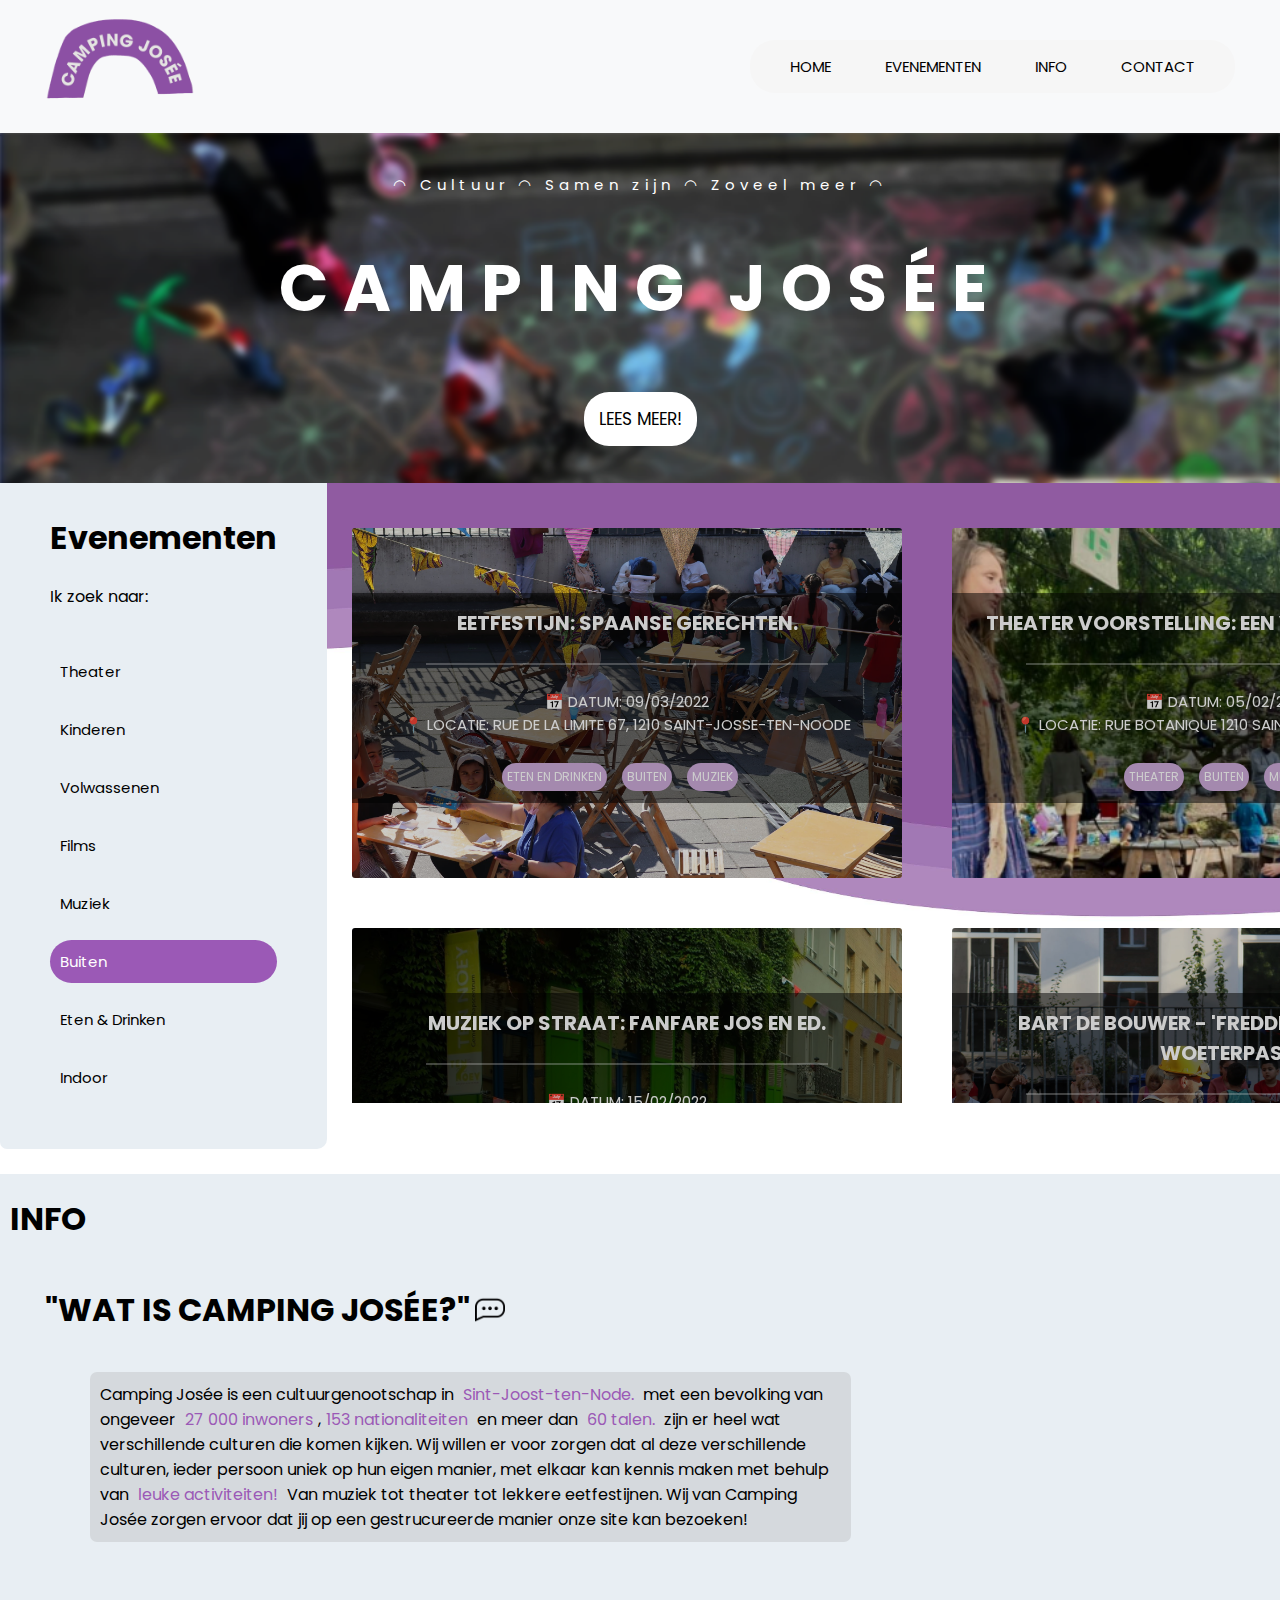
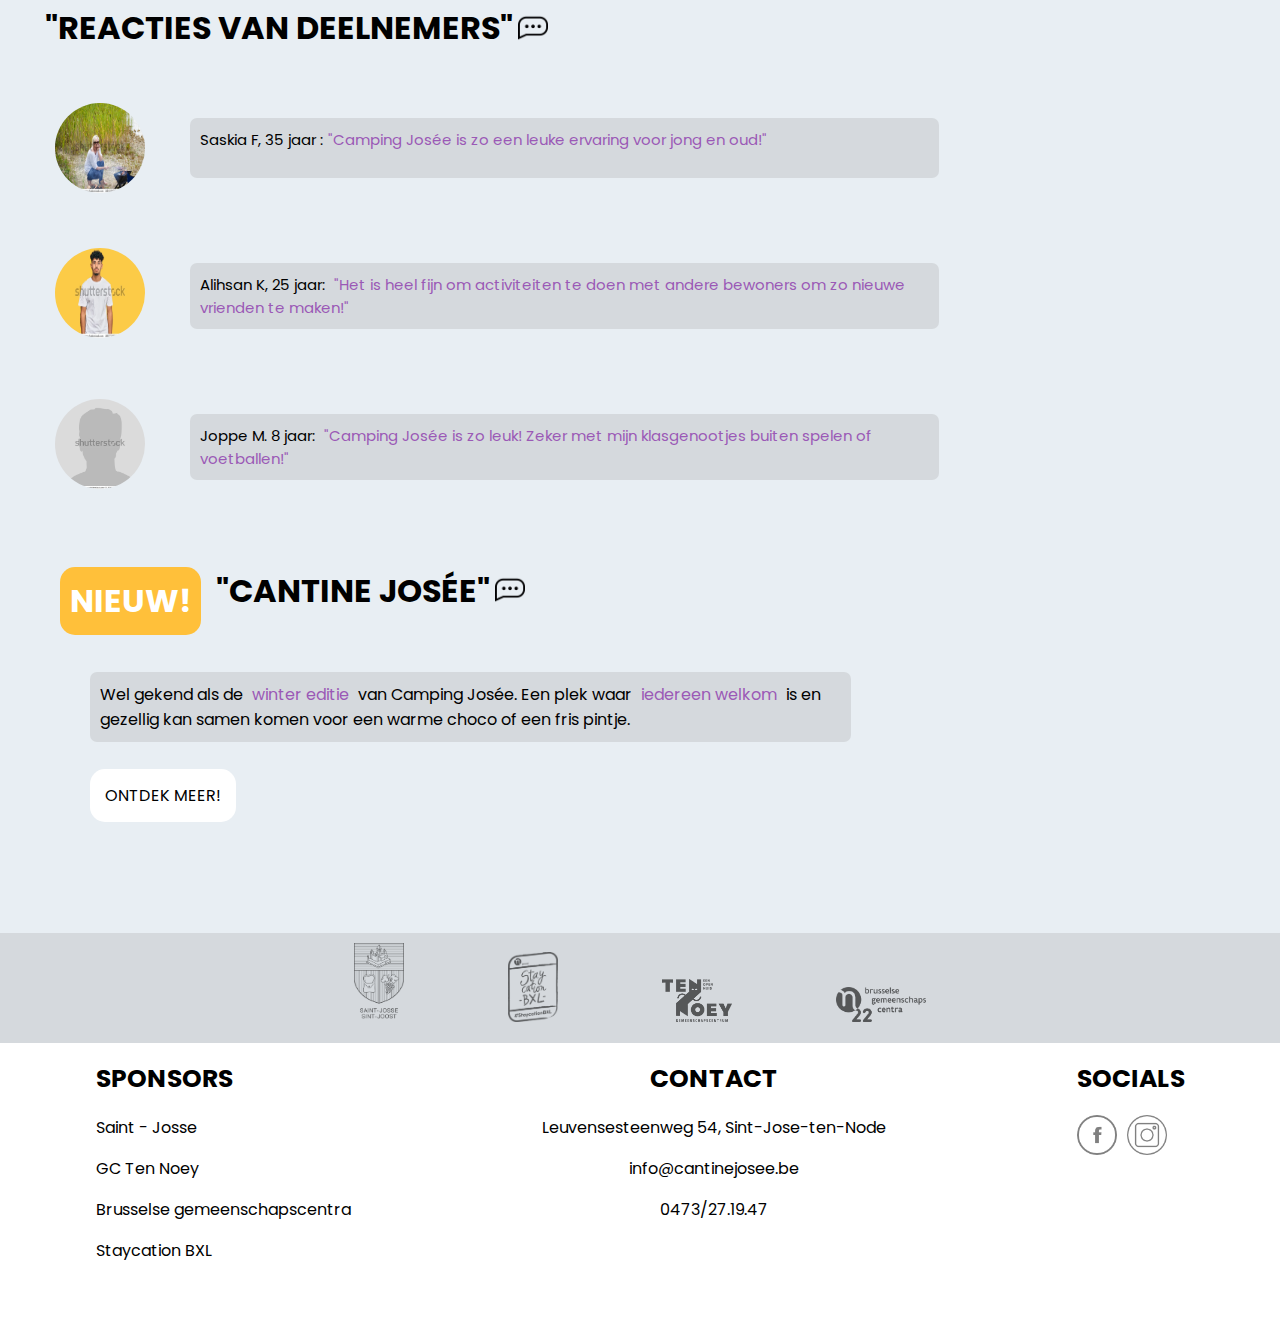
==== commit f4216c80: "PUSH" ====
--- a/buiten.html
+++ b/buiten.html
@@ -7,6 +7,7 @@
     <meta name="viewport" content="width=device-width, initial-scale=1.0">
     <link rel="stylesheet" href="css/styles.css">
     <script src="scripts/script.js"></script>
+    <script type="text/javascript" src="jquery-1.3.2.min.js"></script>
     <title>Document</title>
 </head>
 
@@ -45,73 +46,131 @@
                         <a href="volwassenen.html#events">Volwassenen</a>
                         <a href="films.html#events">Films</a>
                         <a href="muziek.html#events">Muziek</a>
-                        <a href="buiten.html#events">Buiten</a>
+                        <a href="buiten.html#events" id="active">Buiten</a>
                         <a href="eten.html#events">Eten & Drinken</a>
                         <a href="indoor.html#events">Indoor</a>
                         <div class="header_spacer"></div>
                     </div>
                 </div>
             </div>
-            <div class="card_position">
-                <div class="event_card">
-                    <img class="imagecard1" src="images/foto 2.jpg" alt="event_theater_buiten">
-                    <div class="eventtext">
-                        <div class="header_spacer"></div>
-                        <h1>Theater voorstelling: "Vogel op een tak."</h1>
-                        <div class="data_event">
-                            <p>📅 Datum: 05/02/2022</p>
-                            <p>📍 Locatie: Parc Saint-François, Rue de la Poste 51, 1030 Schaerbeek</p>
-                        </div>
-                        <p class="maxpwidth">"Vogel op een tak" is een opvoering geschreven door
-                            Jan Pennik, een Belgische schrijver dat zich focust
-                            op het schrijven van kinderverhalen."</p>
-                        <div class="tags_event">
-                            <p>theater</p>
-                            <p>buiten</p>
-                            <p>muziek</p>
-                        </div>
-                    </div>
-                </div>
-
-                <div class="event_card">
-                    <img src="images/foto 8.jpg" alt="event_theater_buiten">
-                    <div class="eventtext">
-                        <div class="header_spacer"></div>
-                        <h1>Muziek op straat: "Fanfare Jos en Ed"</h1>
-                        <div class="data_event">
-                            <p>📅 Datum: 15/02/2022</p>
-                            <p>📍 Locatie:
-                                Rue Traversière 1210 Saint-Josse-ten-Noode </p>
-                        </div>
-                        <p class="maxpwidth">"Jos en Ed zijn weer van de partij!
-                            Zo brengen ze samen met hun fanfare band
-                            leuke en bekende nummers!"</p>
-                        <div class="tags_event">
-                            <p>buiten</p>
-                            <p>muziek</p>
-                        </div>
-                    </div>
-                </div>
-
-                <div class="event_card">
-                    <img src="images/foto 10.jpg" alt="event_theater_buiten">
-                    <div class="eventtext">
-                        <div class="header_spacer"></div>
-                        <h1>Eetfestijn: "Spaanse Gerechten"</h1>
-                        <div class="data_event">
-                            <p>📅 Datum: 09/03/2022</p>
-                            <p>📍 Locatie: Rue de la Limite 67, 1210 Saint-Josse-ten-Noode</p>
-                        </div>
-                        <p class="maxpwidth">"Van Tapas tot Paella, met een glaasje Sangria erbij nodigen
-                            we jullie allemaal uit voor een gezellig eetfestijn met
-                            kinderanimatie en muziek!"</p>
-                        <div class="tags_event">
-                            <p>eten & drinken</p>
-                            <p>kinderen</p>
-                            <p>volwassenen</p>
-                            <p>muziek</p>
-                        </div>
-                    </div>
+            <div class="eventsblock">
+                <div class="column">
+                    <div class="eventcardsrow1">
+                        <div class="eventcard">
+                            <div class="eventimage" id="event01">
+                                <div class="previewtext">
+                                    <h1>Eetfestijn: Spaanse gerechten.</h1>
+                                    <hr>
+                                    <div class="eventtextpre">
+                                        📅 Datum: 09/03/2022
+                                        <br>
+                                        📍 Locatie: RUE DE LA LIMITE 67, 1210 SAINT-JOSSE-TEN-NOODE
+                                    </div>
+                                    <div class="tagsarea">
+                                        <p class="tag">Eten en drinken</p>
+                                        <p class="tag">Buiten</p>
+                                        <p class="tag">Muziek</p>
+                                    </div>
+                                </div>
+                            </div>
+                        </div>
+                        <div class="eventcard">
+                            <div class="eventimage" id="event02">
+                                <div class="previewtext">
+                                    <h1>Theater Voorstelling: Een vogel op een tak.</h1>
+                                    <hr>
+                                    <div class="eventtextpre">
+                                        📅 Datum: 05/02/2022
+                                        <br>
+                                        📍 Locatie: Rue Botanique 1210 Saint-Josse-ten-Noode
+
+                                    </div>
+                                    <div class="tagsarea">
+                                        <p class="tag">Theater</p>
+                                        <p class="tag">Buiten</p>
+                                        <p class="tag">Muziek</p>
+                                    </div>
+                                </div>
+                            </div>
+                        </div>
+                    </div>
+
+                    <div class="eventcardsrow2">
+                        <div class="eventcard">
+                            <div class="eventimage" id="event03">
+                                <div class="previewtext">
+                                    <h1>Muziek op straat: Fanfare Jos en Ed.</h1>
+                                    <hr>
+                                    <div class="eventtextpre">
+                                        📅 Datum: 15/02/2022
+                                        <br>
+                                        📍 Locatie: RUE TRAVERSIÈRE 1210 SAINT-JOSSE-TEN-NOODE
+
+                                    </div>
+                                    <div class="tagsarea">
+                                        <p class="tag">Buiten</p>
+                                        <p class="tag">Muziek</p>
+                                    </div>
+                                </div>
+                            </div>
+                        </div>
+                        <div class="eventcard">
+                            <div class="eventimage" id="event04">
+                                <div class="previewtext">
+                                    <h1>Bart De Bouwer - 'Freddej, Gebrukt aa woeterpas!'</h1>
+                                    <hr>
+                                    <div class="eventtextpre">
+                                        📅 Datum: 25/02/2022
+                                        <br>
+                                        📍 Locatie: Pl. Quetelet 7, 1210 Saint-Josse-ten-Noode
+
+                                    </div>
+                                    <div class="tagsarea">
+                                        <p class="tag">Muziek</p>
+                                    </div>
+                                </div>
+                            </div>
+                        </div>
+                    </div>
+
+                    <div class="eventcardsrow3">
+                        <div class="eventcard">
+                            <div class="eventimage" id="event05">
+                                <div class="previewtext">
+                                    <h1>Ouderschap bijeenkomst: Hoe ga ik om met mijn kind?</h1>
+                                    <hr>
+                                    <div class="eventtextpre">
+                                        📅 Datum: 12/03/2022
+                                        <br>
+                                        📍 Locatie: Rue de la Poste 51, 1030 Schaerbeek
+
+                                    </div>
+                                    <div class="tagsarea">
+                                        <p class="tag">Volwassenen</p>
+                                    </div>
+                                </div>
+                            </div>
+                        </div>
+                        <div class="eventcard">
+                            <div class="eventimage" id="event06">
+                                <div class="previewtext">
+                                    <h1>Opvang: Mama Josée.</h1>
+                                    <hr>
+                                    <div class="eventtextpre">
+                                        📅 Datum: 04/04/2022
+                                        <br>
+                                        📍 Locatie: Rue de la Limite 67, 1210 Sint-Joost-ten-Node
+
+                                    </div>
+                                    <div class="tagsarea">
+                                        <p class="tag">Indoor</p>
+                                        <p class="tag">Kinderen</p>
+                                    </div>
+                                </div>
+                            </div>
+                        </div>
+                    </div>
+
                 </div>
             </div>
         </div>
--- a/css/styles.css
+++ b/css/styles.css
@@ -4,6 +4,11 @@
 
 
 /*  */
+
+html {
+    scrollbar-width: none;
+
+}
 
 body {
     margin: 0;
@@ -12,7 +17,7 @@
 
 .events_area {
     display: flex;
-    flex-direction: row;
+    /* flex-direction: row; */
     background-image: url(../images/background_event3.jpg);
     background-size: cover;
 
@@ -148,7 +153,7 @@
     margin-top: 40px;
     float: right;
     text-align: right;
-    background-color: rgba(44, 62, 80, 0.05);
+    background-color: #f6f6f6;
     padding: 15px;
     border-radius: 25px;
     margin-right: 45px;
@@ -156,7 +161,7 @@
 }
 
 .topnav_right:hover {
-    background-color: rgba(44, 62, 80, 0.25);
+    background-color: #f1f1f1;
 
 }
 
@@ -240,12 +245,6 @@
 
 }
 
-.events_area {
-    display: flex;
-    flex-direction: row;
-
-}
-
 .search_buttons {
     display: flex;
     flex-direction: column;
@@ -257,6 +256,8 @@
     width: 250px;
     background-color: #e8eef3;
     padding: 10px;
+    padding-left: 50px;
+    padding-right: 50px;
     transition: 200ms ease-in;
     border-radius: 0px 0px 10px 7px;
 }
@@ -283,7 +284,6 @@
     font-family: 'Poppins', sans-serif;
     text-decoration: none;
     color: black;
-    background-color: rgba(131, 131, 131, 0.1);
     padding: 10px;
     margin-bottom: 15px;
     border-radius: 25px;
@@ -292,7 +292,7 @@
 }
 
 .eventsearch_area a:hover {
-    background-color: rgba(155, 89, 182, 0.3);
+    background-color: #e4eaee;
 }
 
 #active {
@@ -301,109 +301,193 @@
 
 }
 
-.card_position {
+.column {
     display: flex;
     flex-direction: column;
-    max-width: 100%;
+    height: 600px;
+    overflow-y: scroll;
+    overflow-x: hidden;
+    scrollbar-width: none;
+
+}
+
+.eventsblock {
+    margin: 0 auto;
+    width: auto;
+    height: auto;
+    text-align: center;
+    margin-top: 20px;
+
+
+}
+
+.eventcardsrow1 {
+    display: flex;
+    flex-direction: row;
+
+}
+
+.eventcardsrow2 {
+    display: flex;
+    flex-direction: row;
+
+}
+
+.eventcardsrow3 {
+    display: flex;
+    flex-direction: row;
+
+}
+
+.eventcardsrow4 {
+    display: flex;
+    flex-direction: row;
+
+}
+
+.eventcardsrow5 {
+    display: flex;
+    flex-direction: row;
+
+}
+
+.eventcardsrow6 {
+    display: flex;
+    flex-direction: row;
+
+}
+
+.eventcardsrow7 {
+    display: flex;
+    flex-direction: row;
+
+}
+
+.eventcardsrow8 {
+    display: flex;
+    flex-direction: row;
+
+}
+
+.eventcardsrow9 {
+    display: flex;
+    flex-direction: row;
+
+}
+
+.eventcardsrow10 {
+    display: flex;
+    flex-direction: row;
+
+}
+
+.eventcard {
+    margin: 25px;
+
+}
+
+#event01 {
+    background-image: url(../images/foto\ 10.jpg);
+    border-radius: 3px;
+
+}
+
+#event02 {
+    background-image: url(../images/foto\ 2.jpg);
+    border-radius: 3px;
+
+}
+
+#event03 {
+    background-image: url(../images/foto\ 8.jpg);
+    border-radius: 3px;
+}
+
+#event04 {
+    background-image: url(../images/foto\ 15.jpg);
+    border-radius: 3px;
+
+}
+
+#event05 {
+    background-image: url(../images/foto\ 12.jpg);
+    border-radius: 3px;
+
+}
+
+#event06 {
+    background-image: url(../images/foto\ 9.jpg);
+    border-radius: 3px;
+
+}
+
+.eventimage {
     overflow: hidden;
-    margin-left: 30%;
-
-}
-
-.event_card {
-    display: flex;
-    flex-direction: row;
-    overflow: hidden;
-    height: 220px;
-    margin-top: 15px;
-    margin-bottom: 15px;
-    border-radius: 7px 0px 0px 7px;
-    background-color: #e8eef3;
+    background-size: cover;
+    width: 550px;
+    height: 350px;
+    filter: brightness(80%);
     transition: 200ms ease-in;
 
 }
 
-.event_card:hover {
+.eventimage:hover {
     cursor: pointer;
-    background-color: #e9ebed93;
-    transform: scale(1.03);
-
-}
-
-.eventtext h1 {
-    font-family: 'Poppins', sans-serif;
-    color: black;
+    filter: brightness(100%);
+    transform: scale(1.02);
+
+}
+
+.previewtext h1 {
+    color: white;
+    margin-top: 65px;
+    padding-top: 15px;
     text-transform: uppercase;
-    font-size: 22px;
-
-
-}
-
-.eventtext p {
-    font-family: 'Poppins', sans-serif;
-    color: black;
-    font-size: 17px;
-    margin-top: -5px;
-
-}
-
-.data_event {
-    display: flex;
-    flex-direction: row;
-
-}
-
-.data_event p {
+    font-size: 20px;
+
+}
+
+.previewtext hr {    
+    width: 400px;
+    border: 1px solid white;
+    margin-bottom: 10px;
+    margin-top: 25px;
+    opacity: 30%;
+    
+}
+
+.previewtext {
+    font-family: 'Poppins', sans-serif;
+    color: white;
+    text-align: center;
+    font-size: 15px;
+    text-transform: uppercase;
+    background-color: rgba(0, 0, 0, 0.5);
+
+}
+
+.eventtextpre {
+    padding: 15px;
+    /* background-color: rgba(0, 0, 0, 0.5); */
+
+}
+
+.tagsarea {
+    display: flex;
+    flex-direction: row;
+    justify-content: center;
+    /* background-color: rgba(0, 0, 0, 0.5); */
+}
+
+.tagsarea p {
+    margin-right: 15px;
     font-size: 12px;
-    background-color: rgba(189, 195, 199, 0.6);
-    width: 400px;
     padding: 5px;
     border-radius: 25px;
-    font-size: 15px;
-    width: auto;
-    text-transform: uppercase;
-    margin-right: 15px;
-    margin-top: -10px;
-
-}
-
-.event_card img {
-    width: 250px;
-    height: auto;
-    border-radius: 7px 0px 0px 7px;
-    filter: brightness(80%);
-    transition: 200ms ease-in;
-
-}
-
-.event_card img:hover {
-    filter: brightness(100%);
-    transform: scale(1.1);
-
-}
-
-.eventtext {
-    margin-left: 25px;
-    margin-right: 15px;
-
-}
-
-.tags_event {
-    display: flex;
-    flex-direction: row;
-
-}
-
-.tags_event p {
-    margin-right: 15px;
-    text-transform: uppercase;
-    font-size: 15px;
-    padding: 6px;
-    border-radius: 7px;
-    background-color: rgba(155, 89, 182, 0.3);
-    margin-top: -10px;
-
-}
+    background-color: #cdabda;
+
+}
+
 
 
 /* MEDIA QUERIES */
@@ -545,6 +629,7 @@
         flex-direction: row;
         overflow-y: hidden;
         overflow-x: scroll;
+
 
     }
 
@@ -811,6 +896,15 @@
 /*  */
 
 
+@media only screen and (min-width: 750px) {
+    .search_buttons a {
+        font-size: 15px;
+
+    }
+
+}
+
+
 @media only screen and (max-width: 750px) {
      
     .topnav {
@@ -891,6 +985,7 @@
         display: flex;
         flex-direction: column;
         width: 100%;
+        border-radius: 0px;
 
     }
 
@@ -989,6 +1084,7 @@
         flex-direction: row;
         overflow-y: hidden;
         overflow-x: scroll;
+        scrollbar-width: none;
 
     }
 
